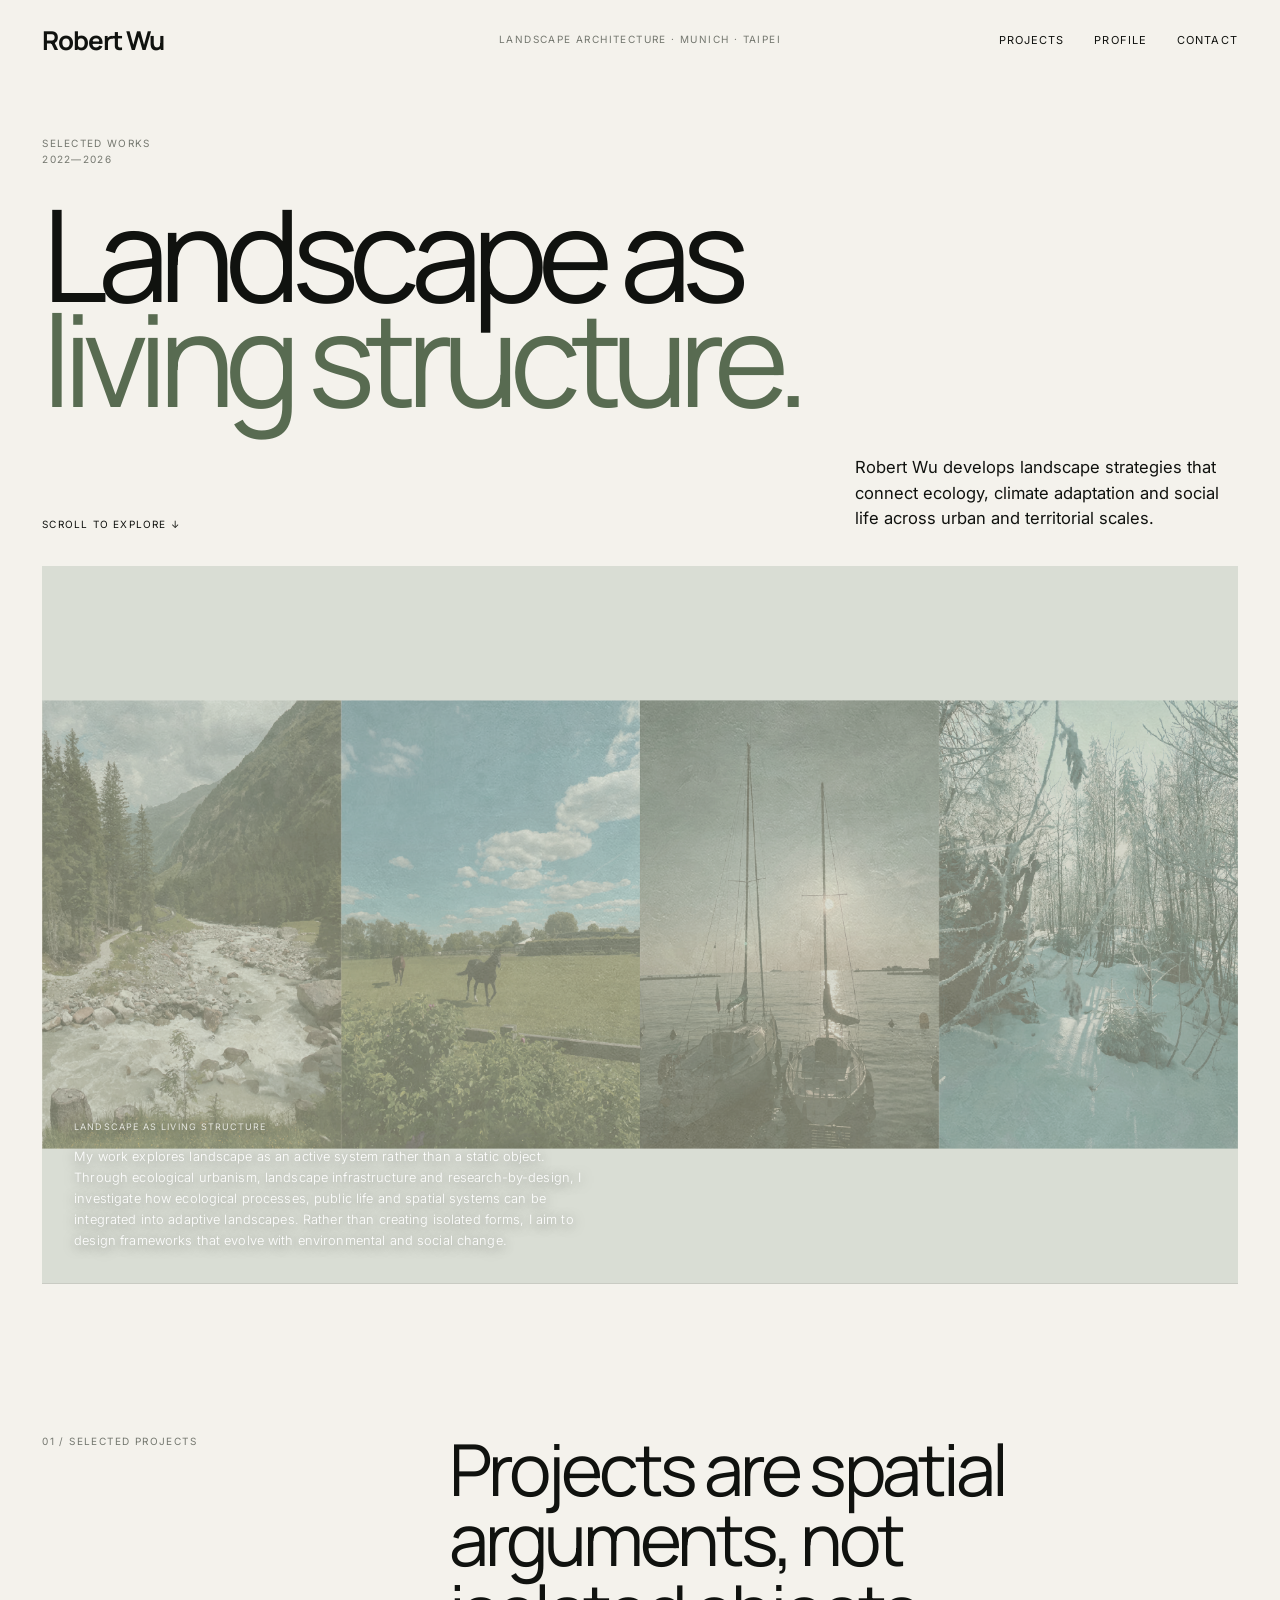
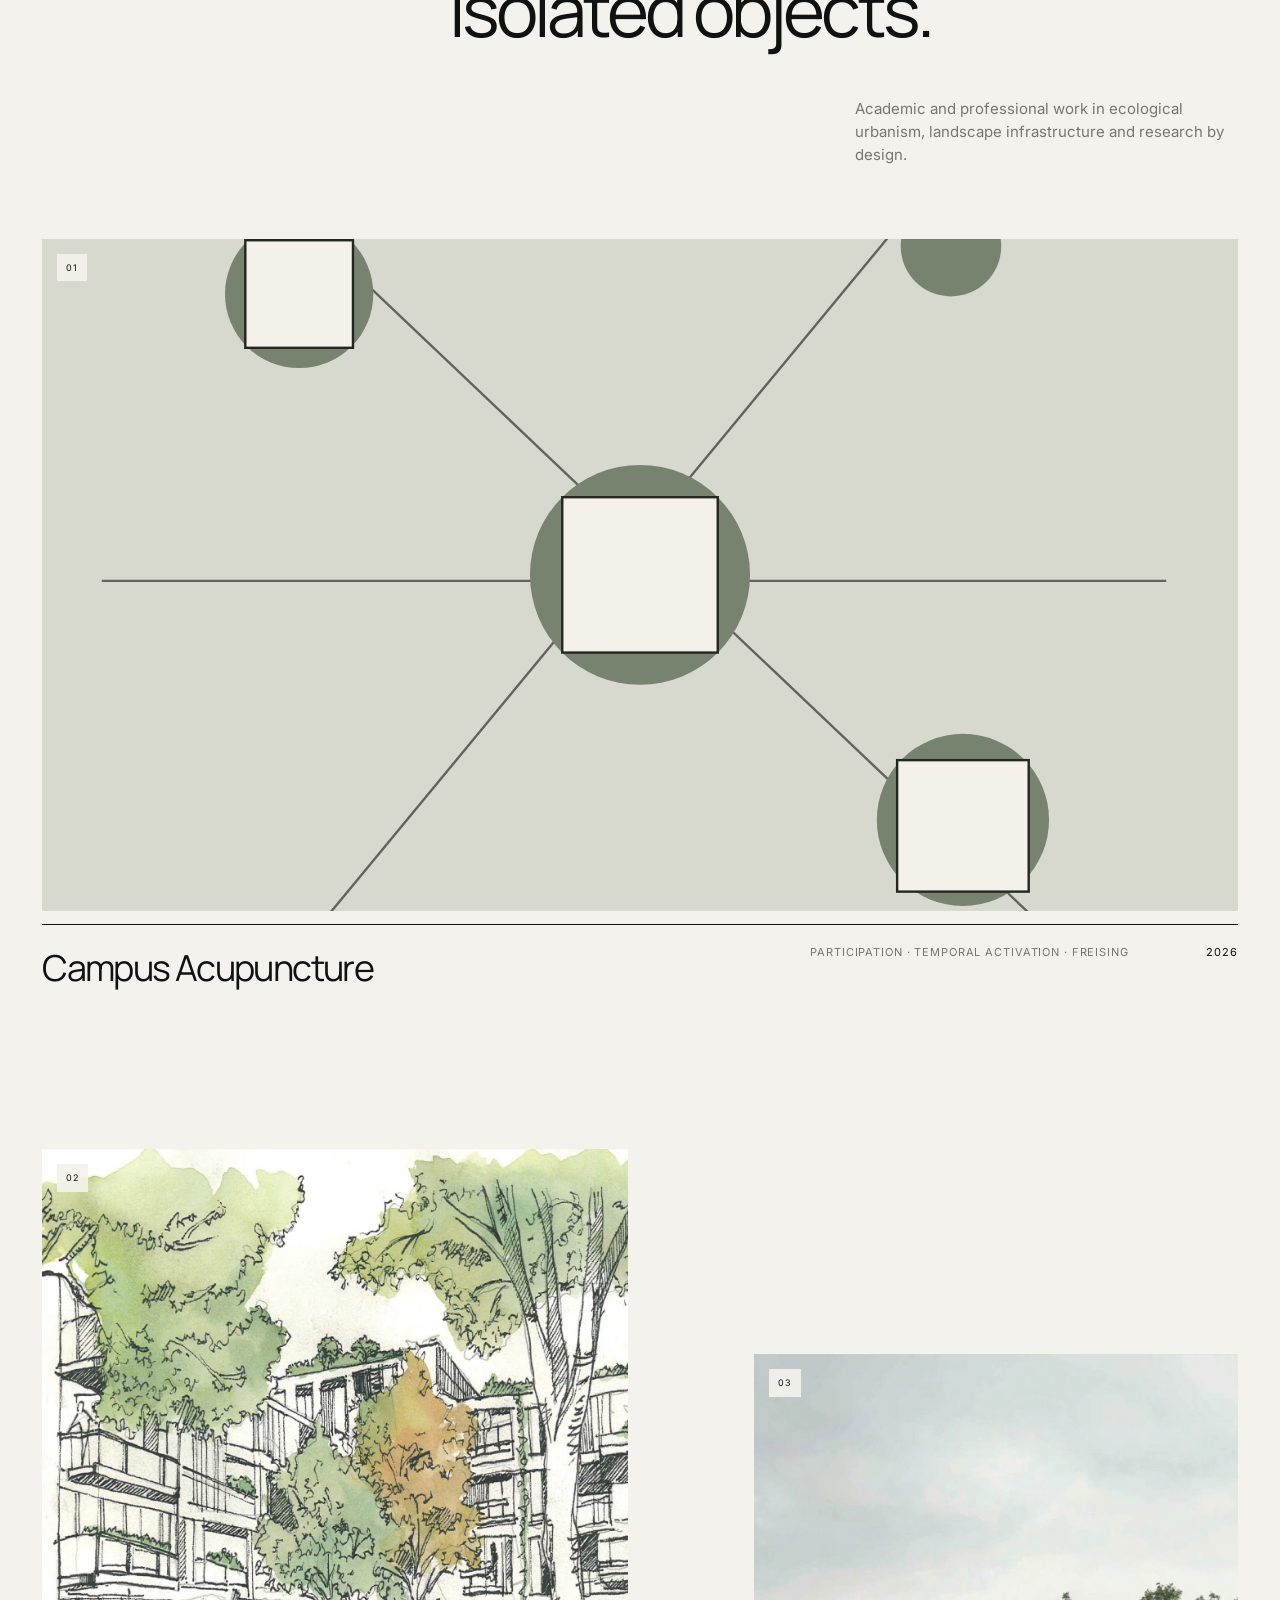
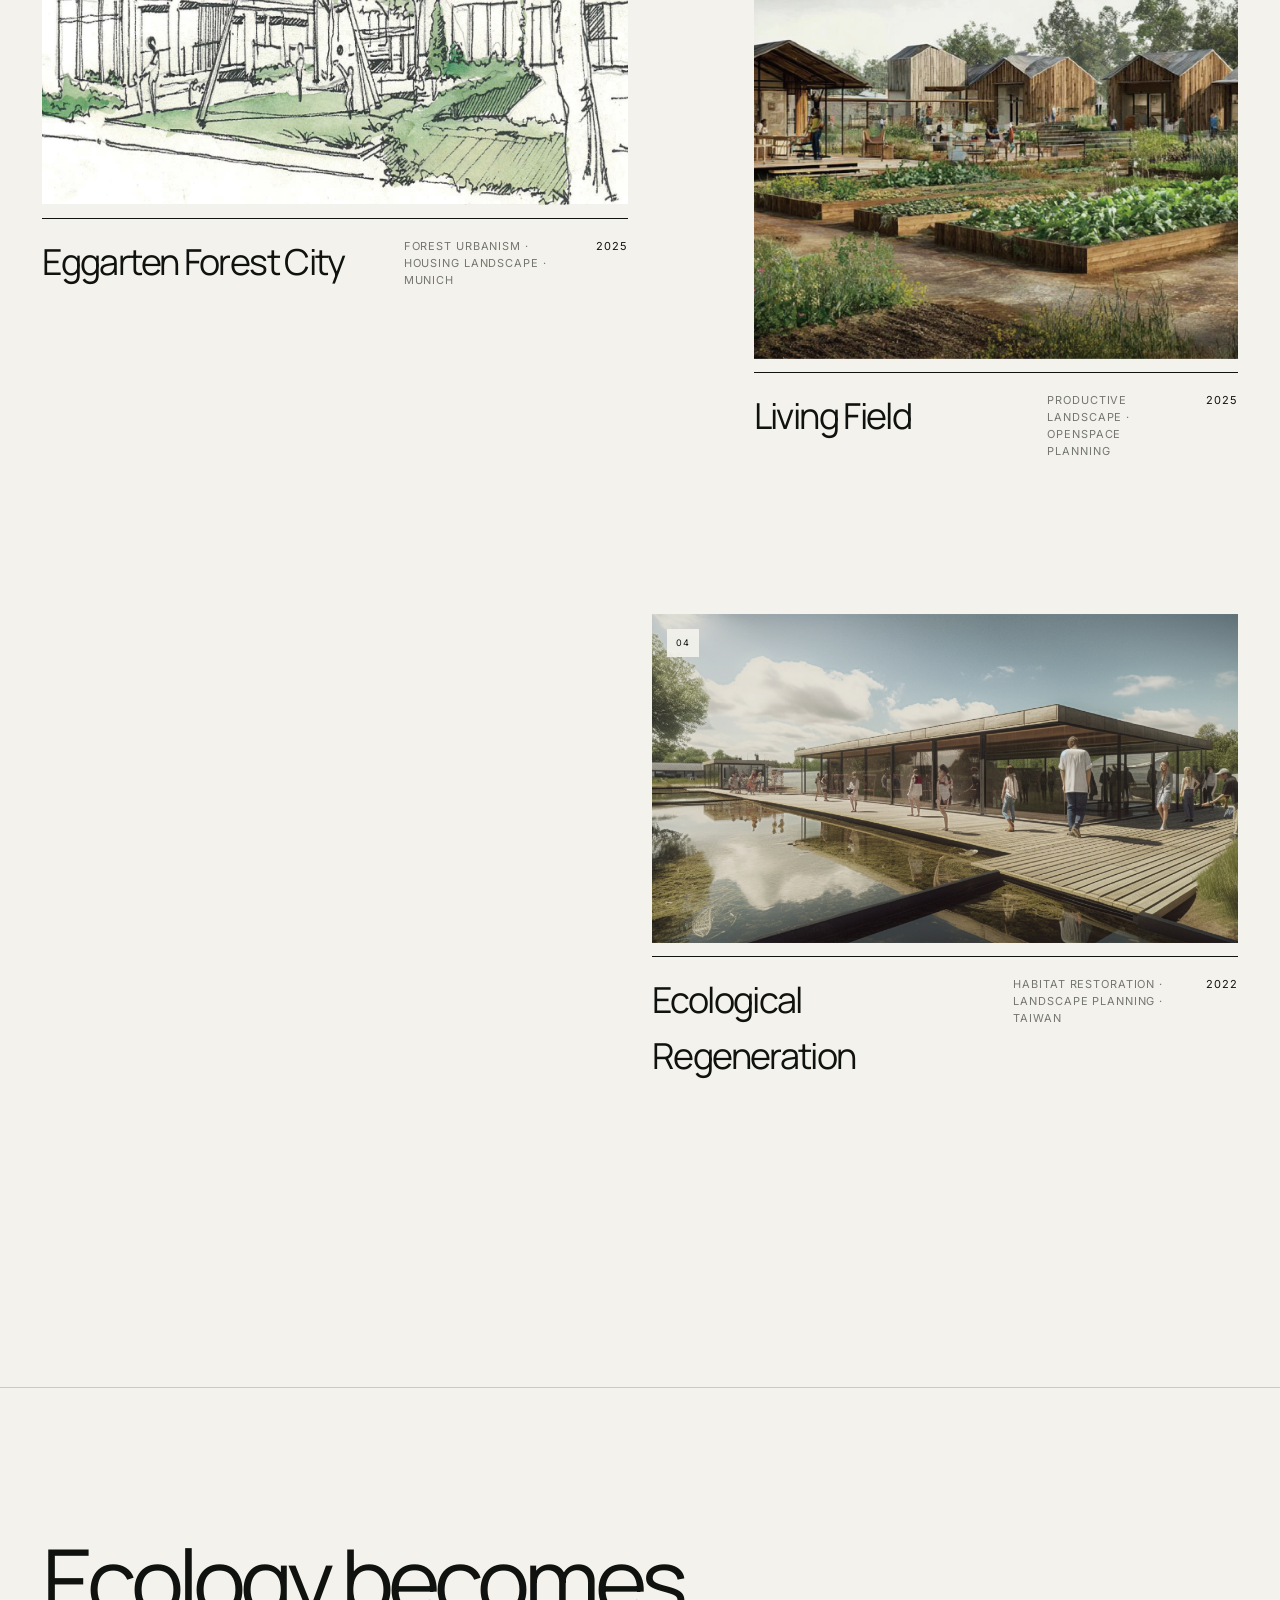
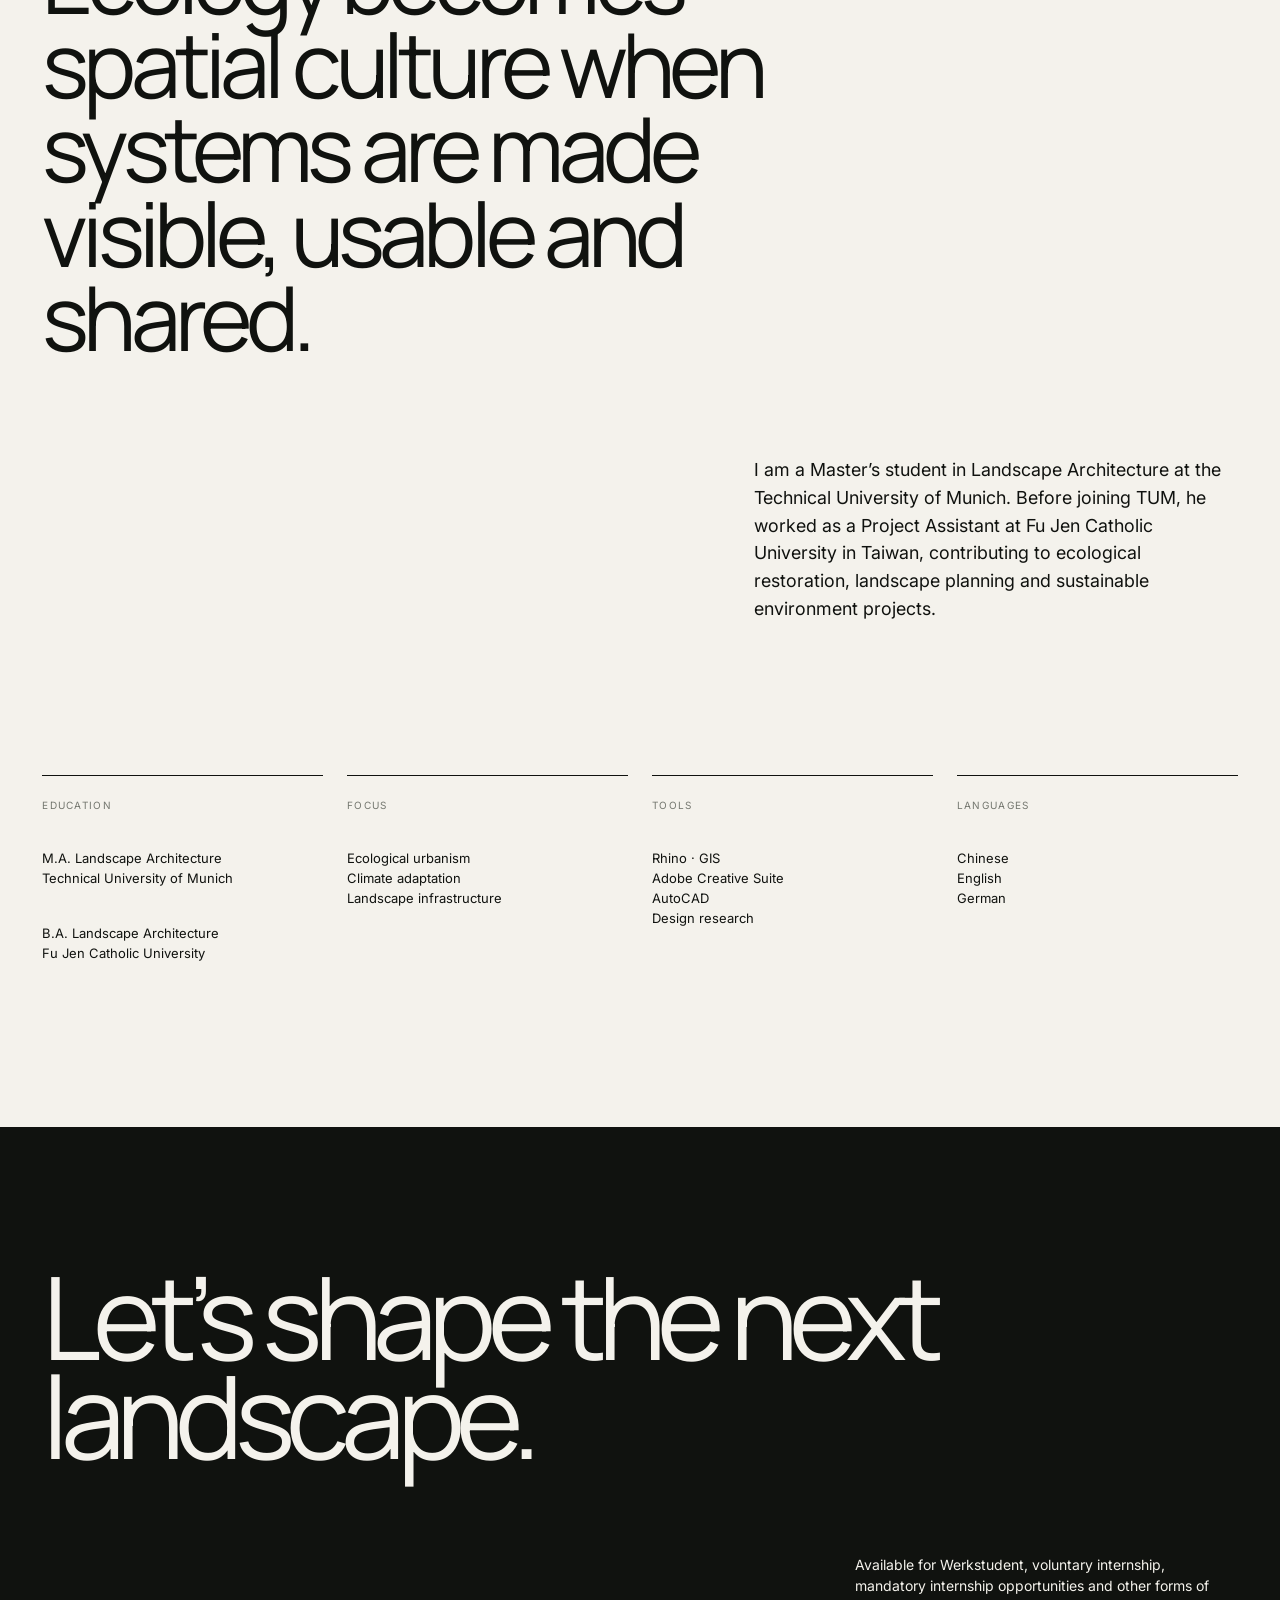
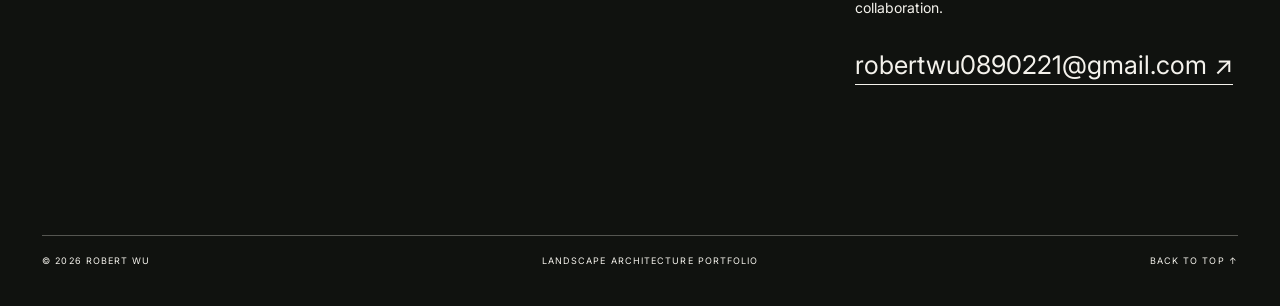
==== index.html @ 09b1a78c "Update image source for Campus Acupuncture project" ====
<!doctype html>

<html lang="en">

<head>
  <meta charset="utf-8">

  <meta
    name="viewport"
    content="width=device-width, initial-scale=1"
  >

  <meta
    name="description"
    content="Robert Wu — Landscape Architecture portfolio"
  >

  <title>
    Robert Wu — Landscape Architecture
  </title>

  <link
    rel="stylesheet"
    href="style.css"
  >
</head>

<body>

  <header class="site-header">

    <a
      class="brand"
      href="#top"
    >
      Robert Wu
    </a>

    <span class="header-center">
      Landscape Architecture · Munich · Taipei  
    </span>

    <button
      class="menu-toggle"
      aria-expanded="false"
    >
      Menu
    </button>

    <nav class="site-nav">
      <a href="#work">
        Projects
      </a>

      <a href="#profile">
        Profile
      </a>

      <a href="#contact">
        Contact
      </a>
    </nav>

  </header>


  <main id="top">

    <section class="hero shell">

     <div class="hero-top">

  <p class="hero-label reveal">
    Selected works
    <br>
    2022—2026
  </p>

  <h1 class="reveal">

    <span>
      Landscape as
    </span>

    <span>
      <em>
        living structure.
      </em>
    </span>

  </h1>

  <span class="hero-scroll reveal">
    Scroll to explore ↓
  </span>

  <p class="hero-copy reveal">
    Robert Wu develops landscape strategies that connect ecology,
    climate adaptation and social life across urban and territorial scales.
  </p>

</div>


      <a
        class="hero-media reveal"
        href="project-acupuncture.html"
      >

        <img
          src="assets/projects/campus-acupuncture/home.png"
          onerror="this.onerror=null; this.src='assets/projects/acupuncture.svg'"
          alt="Campus Acupuncture project"
        >
      <div class="hero-overlay">
        
        <span class="media-tag">
          Landscape as Living Structure
        </span>

        <p class="hero-project-description">

          My work explores landscape as an active system rather
          than a static object. Through ecological urbanism, landscape 
          infrastructure and research-by-design, I investigate how ecological processes, 
          public life and spatial systems can be integrated into adaptive landscapes. 
          Rather than creating isolated forms, I aim to design frameworks 
          that evolve with environmental and social change.

        </p>

      </div>
      </a>

    </section>


    <section
      id="work"
      class="projects shell"
    >

      <header class="section-head reveal">

        <span class="kicker">
          01 / Selected Projects
        </span>

        <h2>
          Projects are spatial arguments,
          not isolated objects.
        </h2>

        <p>
          Academic and professional work in ecological urbanism,
          landscape infrastructure and research by design.
        </p>

      </header>


      <div class="project-row">

        <article class="project-card">

          <a
            class="project-media ratio-wide"
            href="project-acupuncture.html"
          >

            <img
              src="assets/projects/campus-acupuncture/page.png"
              onerror="this.onerror=null; this.src='assets/projects/acupuncture.svg'"
              alt="Campus Acupuncture"
            >

            <span class="project-index">
              01
            </span>

            <span class="project-hover">
              Open ↗
            </span>

          </a>


          <div class="project-info">

            <h3>
              Campus Acupuncture
            </h3>

            <p>
              Participation · Temporal activation · Freising
            </p>

            <p class="year">
              2026
            </p>

          </div>

        </article>

      </div>


      <div class="project-row">

        <article class="project-card half-left">

          <a
            class="project-media ratio-square"
            href="project-eggarten.html"
          >

            <img
              src="assets/projects/eggarten/page.png"
              alt="Eggarten Forest City"
            >

            <span class="project-index">
              02
            </span>

            <span class="project-hover">
              Open ↗
            </span>

          </a>


          <div class="project-info">

            <h3>
              Eggarten Forest City
            </h3>

            <p>
              Forest urbanism · Housing landscape · Munich
            </p>

            <p class="year">
              2025
            </p>

          </div>

        </article>


        <article class="project-card half-right">

          <a
            class="project-media ratio-tall"
            href="project-field.html"
          >

            <img
              src="assets/projects/field/page.png"
              alt="Living Field"
            >

            <span class="project-index">
              03
            </span>

            <span class="project-hover">
              Open ↗
            </span>

          </a>


          <div class="project-info">

            <h3>
              Living Field
            </h3>

            <p>
              Productive landscape · Openspace planning
            </p>

            <p class="year">
              2025
            </p>

          </div>

        </article>

      </div>


      <div class="project-row">

        <article class="project-card wide-right">

          <a
            class="project-media ratio-wide"
            href="project-regeneration.html"
          >

            <img
              src="assets/projects/regeneration/page.png"
              alt="Ecological Regeneration"
            >

            <span class="project-index">
              04
            </span>

            <span class="project-hover">
              Open ↗
            </span>

          </a>


          <div class="project-info">

            <h3>
              Ecological Regeneration
            </h3>

            <p>
              Habitat restoration · Landscape planning · Taiwan
            </p>

            <p class="year">
              2022
            </p>

          </div>

        </article>

      </div>

    </section>


    <section
      id="profile"
      class="profile shell"
    >

      <h2 class="profile-title reveal">
        Ecology becomes spatial culture when systems are made visible,
        usable and shared.
      </h2>


      <div class="profile-text reveal">

        <p>
          I am a Master’s student in Landscape Architecture
          at the Technical University of Munich.
          Before joining TUM, he worked as a Project Assistant
          at Fu Jen Catholic University in Taiwan,
          contributing to ecological restoration,
          landscape planning and sustainable environment projects.
        </p>

      </div>


      <div class="profile-grid reveal">

        <article>

          <h3>
            Education
          </h3>

          <p>
            M.A. Landscape Architecture
            <br>
            Technical University of Munich
          </p>
          <p>
            B.A. Landscape Architecture
            <br>
            Fu Jen Catholic University
          </p>

        </article>


        <article>

          <h3>
            Focus
          </h3>

          <p>
            Ecological urbanism
            <br>
            Climate adaptation
            <br>
            Landscape infrastructure
          </p>

        </article>


        <article>

          <h3>
            Tools
          </h3>

          <p>
            Rhino · GIS
            <br>
            Adobe Creative Suite
            <br>
            AutoCAD
            <br>
            Design research
          </p>

        </article>


        <article>

          <h3>
            Languages
          </h3>

          <p>
            Chinese
            <br>
            English
            <br>
            German
          </p>

        </article>

      </div>

    </section>


    <section
  id="contact"
  class="contact shell"
>

  <div class="contact-grid">

    <h2 class="reveal">
      Let’s shape the next landscape.
    </h2>

    <div class="contact-copy reveal">

      <p>
        Available for Werkstudent, voluntary internship,
        mandatory internship opportunities and other forms
        of collaboration.
      </p>

      <a
        class="contact-email"
        href="mailto:robertwu0890221@gmail.com"
      >
        robertwu0890221@gmail.com ↗
      </a>

    </div>

  </div>

  <footer class="footer">

    <span>
      ©
      <span data-year></span>
      Robert Wu
    </span>

    <span>
      Landscape Architecture Portfolio
    </span>

    <a href="#top">
      Back to top ↑
    </a>

  </footer>

</section>
    
  </main>


  <script src="script.js"></script>

</body>

</html>
---- style.css ----
@import url(
  "https://fonts.googleapis.com/css2?family=Inter:wght@300;400;500&family=Manrope:wght@400;500;600&display=swap"
);


/* =========================================================
   ROOT VARIABLES
   ========================================================= */

:root {
  --bg: #f4f2ec;
  --ink: #10120f;
  --muted: #74776f;
  --line: #c9cbc3;
  --accent: #586b51;
  --white: #ffffff;

  --pad: clamp(20px, 3.3vw, 58px);

  --ease: cubic-bezier(0.22, 0.61, 0.36, 1);
}


/* =========================================================
   GLOBAL
   ========================================================= */

* {
  box-sizing: border-box;
}

html {
  scroll-behavior: smooth;
}

body {
  margin: 0;

  background: var(--bg);
  color: var(--ink);

  font-family: Inter, Arial, sans-serif;
  font-size: 14px;
  line-height: 1.55;
}

body.no-scroll {
  overflow: hidden;
}

a {
  color: inherit;
  text-decoration: none;
}

img {
  display: block;
  width: 100%;
  height: auto;
}

button {
  color: inherit;
  font: inherit;
}

.shell {
  padding-right: var(--pad);
  padding-left: var(--pad);
}


/* =========================================================
   HEADER
   ========================================================= */

.site-header {
  position: fixed;
  z-index: 100;
  inset: 0 0 auto;

  display: grid;
  grid-template-columns: 1fr auto 1fr;
  align-items: center;

  padding: 20px var(--pad);

  transition:
    background 0.35s,
    color 0.35s,
    border-color 0.35s;
}

.site-header.scrolled {
  background: rgba(244, 242, 236, 0.92);
  border-bottom: 1px solid rgba(16, 18, 15, 0.1);

  backdrop-filter: blur(14px);
  -webkit-backdrop-filter: blur(14px);
}

.brand {
  font-family: Manrope, sans-serif;
  font-size: 26px;
  font-weight: 700;
  letter-spacing: -0.04em;
}

.header-center {
  color: var(--muted);

  font-size: 10px;
  text-transform: uppercase;
  letter-spacing: 0.14em;
}

.site-nav {
  display: flex;
  justify-self: end;
  gap: 30px;
}

.site-nav a {
  position: relative;

  font-size: 11px;
  text-transform: uppercase;
  letter-spacing: 0.1em;
}

.text-link {
  position: relative;
}

.site-nav a::after,
.text-link::after {
  content: "";

  position: absolute;
  right: 0;
  bottom: -5px;
  left: 0;

  height: 1px;

  background: currentColor;

  transform: scaleX(0);
  transform-origin: right;

  transition: transform 0.4s var(--ease);
}

.site-nav a:hover::after,
.text-link:hover::after {
  transform: scaleX(1);
  transform-origin: left;
}

.menu-toggle {
  display: none;

  padding: 0;

  border: 0;
  background: none;

  font-size: 11px;
  text-transform: uppercase;
  letter-spacing: 0.1em;
}


/* =========================================================
   HOME HERO
   ========================================================= */

.hero {
  display: flex;
  flex-direction: column;

  min-height: 100svh;
  padding-top: 108px;
}

.hero-top {
  display: grid;
  grid-template-columns: repeat(12, 1fr);
  align-items: end;
  flex: 1;
  gap: 24px;

  padding-bottom: 34px;
}

.hero-label {
  grid-column: 1 / 4;
  align-self: start;

  padding-top: 18px;

  color: var(--muted);

  font-size: 10px;
  text-transform: uppercase;
  letter-spacing: 0.13em;
}

.hero h1 {
  grid-column: 1 / 12;

  margin: 0;

  font-family: Manrope, sans-serif;
  font-size: clamp(58px, 10vw, 160px);
  font-weight: 400;
  line-height: 0.82;
  letter-spacing: -0.075em;
}

.hero h1 span {
  display: block;
}

.hero h1 em {
  color: var(--accent);
  font-style: normal;
}

.hero-copy {
  grid-column: 9 / 13;

  max-width: 520px;
  margin: 20px 0 0;

  font-size: clamp(15px, 1.3vw, 20px);
}

.hero-scroll {
  grid-column: 1 / 4;

  font-size: 10px;
  text-transform: uppercase;
  letter-spacing: 0.12em;
}

/* =========================================================
   HERO PORTRAIT — UPPER RIGHT
   ========================================================= */

.hero {
  position: relative;
}
/* =========================================================
   HOME HERO IMAGE
   ========================================================= */

.hero-media {
  position: relative;

  display: block;

  height: clamp(430px, 56vw, 820px);

  overflow: hidden;

  background: #d9ddd4;
}

.hero-media > img {
  width: 100%;
  height: 100%;

  object-fit: cover;

  transition: transform 1.4s var(--ease);
}

.hero-media:hover > img {
  transform: scale(1.015);
}


/* =========================================================
   HERO IMAGE OVERLAY
   Text block positioned in the lower-left corner
   ========================================================= */

.hero-overlay {

  position: absolute;

  z-index: 2;

  bottom: 2rem;

  left: 2rem;

  width: min(560px, calc(100% - 4rem));

  color: var(--white);

  text-shadow: 0 2px 12px rgba(0, 0, 0, 0.5);

}

.media-tag {
  position: absolute;
  bottom: 16px;
  left: 16px;

  padding: 8px 10px;

  background: rgba(244, 242, 236, 0.92);

  font-size: 9px;
  text-transform: uppercase;
  letter-spacing: 0.11em;
}

/*
  When .media-tag is placed inside .hero-overlay,
  it should no longer use absolute positioning.
*/

.hero-overlay .media-tag {
  position: static;

  display: block;

  margin-bottom: 0.8rem;
  padding: 0;

  color: rgba(255, 255, 255, 0.78);
  background: transparent;

  font-size: 9px;
  line-height: 1.2;
  text-transform: uppercase;
  letter-spacing: 0.12em;
}

.hero-project-description {
  max-width: 520px;
  margin: 0;

  font-size: clamp(12px, 1vw, 15px);
  font-weight: 300;
  line-height: 1.65;
  letter-spacing: 0.01em;
}


/* =========================================================
   SECTION INTRODUCTION
   ========================================================= */

.section-head {
  display: grid;
  grid-template-columns: repeat(12, 1fr);
  gap: 24px;

  padding-top: 150px;
  padding-bottom: 72px;

  border-top: 1px solid var(--line);
}

.kicker {
  grid-column: 1 / 4;

  color: var(--muted);

  font-size: 10px;
  text-transform: uppercase;
  letter-spacing: 0.14em;
}

.section-head h2 {
  grid-column: 5 / 12;

  margin: 0;

  font-family: Manrope, sans-serif;
  font-size: clamp(38px, 5.6vw, 84px);
  font-weight: 400;
  line-height: 0.98;
  letter-spacing: -0.055em;
}

.section-head p {
  grid-column: 9 / 13;

  margin: 28px 0 0;

  color: var(--muted);

  font-size: 15px;
}


/* =========================================================
   PROJECT LIST
   ========================================================= */

.projects {
  padding-bottom: 150px;
}

.project-row {
  display: grid;
  grid-template-columns: repeat(12, 1fr);
  gap: 24px;

  margin-bottom: clamp(85px, 12vw, 190px);
}

.project-card {
  grid-column: 1 / 13;
}

.project-card.half-left {
  grid-column: 1 / 7;
}

.project-card.half-right {
  grid-column: 8 / 13;

  margin-top: clamp(100px, 16vw, 250px);
}

.project-card.narrow-left {
  grid-column: 2 / 7;
}

.project-card.wide-right {
  grid-column: 7 / 13;
}


/* =========================================================
   PROJECT CARD IMAGE
   ========================================================= */

.project-media {
  position: relative;

  display: block;

  overflow: hidden;

  background: #d7d9d2;
}

.project-media img {
  width: 100%;
  height: 100%;

  object-fit: cover;

  transition:
    transform 1s var(--ease),
    filter 0.6s;
}

.project-media:hover img {
  transform: scale(1.022);
}

.ratio-wide {
  aspect-ratio: 16 / 9;
}

.ratio-square {
  aspect-ratio: 1 / 1.12;
}

.ratio-tall {
  aspect-ratio: 4 / 5;
}

.project-index {
  position: absolute;
  z-index: 2;
  top: 15px;
  left: 15px;

  padding: 7px 9px;

  background: rgba(244, 242, 236, 0.92);

  font-size: 9px;
  letter-spacing: 0.12em;
}

.project-hover {
  position: absolute;
  right: 15px;
  bottom: 15px;

  display: grid;
  place-items: center;

  width: 78px;
  height: 78px;

  color: var(--bg);
  background: var(--ink);
  border-radius: 50%;

  opacity: 0;

  font-size: 9px;
  text-transform: uppercase;
  letter-spacing: 0.09em;

  transform: scale(0.8);

  transition: 0.35s var(--ease);
}

.project-media:hover .project-hover {
  opacity: 1;

  transform: scale(1);
}


/* =========================================================
   PROJECT CARD INFORMATION
   ========================================================= */

.project-info {
  display: grid;
  grid-template-columns: 2fr 1fr auto;
  gap: 24px;

  margin-top: 13px;
  padding-top: 15px;

  border-top: 1px solid var(--ink);
}

.project-info h3 {
  margin: 0;

  font-family: Manrope, sans-serif;
  font-size: clamp(24px, 2.8vw, 42px);
  font-weight: 400;
  letter-spacing: -0.045em;
}

.project-info p {
  margin: 4px 0 0;

  color: var(--muted);

  font-size: 11px;
  text-transform: uppercase;
  letter-spacing: 0.08em;
}

.project-info .year {
  color: var(--ink);

  text-align: right;
}


/* =========================================================
   PROFILE
   ========================================================= */

.profile {
  display: grid;
  grid-template-columns: repeat(12, 1fr);
  gap: 24px;

  padding-top: 150px;
  padding-bottom: 150px;

  border-top: 1px solid var(--line);
}

.profile-title {
  grid-column: 1 / 9;

  margin: 0;

  font-family: Manrope, sans-serif;
  font-size: clamp(46px, 7vw, 104px);
  font-weight: 400;
  line-height: 0.94;
  letter-spacing: -0.065em;
}

.profile-text {
  grid-column: 8 / 13;

  margin-top: 55px;

  font-size: clamp(16px, 1.4vw, 20px);
}

.profile-grid {
  grid-column: 1 / 13;

  display: grid;
  grid-template-columns: repeat(4, 1fr);
  gap: 24px;

  margin-top: 110px;
}

.profile-grid article {
  padding-top: 12px;

  border-top: 1px solid var(--ink);
}

.profile-grid h3 {
  color: var(--muted);

  font-size: 10px;
  font-weight: 400;
  text-transform: uppercase;
  letter-spacing: 0.13em;
}

.profile-grid p {
  margin-top: 35px;

  font-size: 13px;
}


/* =========================================================
   CONTACT
   ========================================================= */

/* =========================================================
   CONTACT
   ========================================================= */

.contact {
  padding-top: 140px;
  padding-bottom: 38px;

  color: var(--bg);
  background: var(--ink);
}

.contact-grid {
  display: grid;
  grid-template-columns: repeat(12, 1fr);
  gap: 24px;
}

.contact h2 {
  grid-column: 1 / 11;

  margin: 0;

  font-family: Manrope, sans-serif;
  font-size: clamp(52px, 9vw, 140px);
  font-weight: 400;
  line-height: 0.86;
  letter-spacing: -0.075em;
}

.contact-copy {
  grid-column: 9 / 13;

  margin-top: 65px;
}

.contact-copy p {
  margin: 0;
}

.contact-email {
  display: inline-block;

  margin-top: 26px;

  color: var(--bg);
  border-bottom: 1px solid currentColor;

  font-size: clamp(18px, 2vw, 28px);
}


/* =========================================================
   FOOTER
   ========================================================= */

.footer {
  display: flex;
  justify-content: space-between;
  gap: 20px;

  margin-top: 150px;
  padding-top: 18px;

  color: var(--bg);
  border-top: 1px solid rgba(244, 242, 236, 0.3);

  font-size: 9px;
  text-transform: uppercase;
  letter-spacing: 0.12em;
}

/* =========================================================
   REVEAL ANIMATION
   ========================================================= */

.reveal {
  opacity: 0;

  transform: translateY(28px);

  transition:
    opacity 0.9s var(--ease),
    transform 0.9s var(--ease);
}

.reveal.visible {
  opacity: 1;

  transform: none;
}


/* =========================================================
   PROJECT PAGE
   ========================================================= */

.project-hero {
  padding-top: 145px;
}

.project-hero-grid {
  display: grid;
  grid-template-columns: repeat(12, 1fr);
  gap: 24px;
}

.project-hero .project-no {
  grid-column: 1 / 3;

  color: var(--muted);

  font-size: 10px;
  text-transform: uppercase;
  letter-spacing: 0.14em;
}

.project-hero h1 {
  grid-column: 1 / 12;

  margin: 48px 0 30px;

  font-family: Manrope, sans-serif;
  font-size: clamp(60px, 10vw, 154px);
  font-weight: 400;
  line-height: 0.82;
  letter-spacing: -0.075em;
}

.project-lead {
  grid-column: 8 / 13;

  margin: 0 0 65px;

  font-size: clamp(17px, 1.5vw, 22px);
}


/* =========================================================
   PROJECT FACTS
   ========================================================= */

.facts {
  grid-column: 1 / 13;

  display: grid;
  grid-template-columns: repeat(5, 1fr);
  gap: 24px;

  padding: 13px 0 50px;

  border-top: 1px solid var(--ink);
}

.facts dt {
  color: var(--muted);

  font-size: 9px;
  text-transform: uppercase;
  letter-spacing: 0.12em;
}

.facts dd {
  margin: 15px 0 0;

  font-size: 12px;
}


/* =========================================================
   PROJECT COVER
   ========================================================= */

/* =========================================================
   PROJECT COVER
   ========================================================= */

.cover {
  position: relative;

  height: min(80vw, 900px);

  overflow: hidden;

  background: transparent;
}

.cover img {
  display: block;

  width: 100%;
  height: 100%;

  object-fit: cover;
}


/* Cover text in the lower-left corner */

.cover .hero-overlay {
  position: absolute;
  z-index: 2;

  left: 2rem;
  bottom: 2rem;

  width: min(560px, calc(100% - 4rem));

  color: var(--white);

  text-shadow:
    0 2px 12px rgba(0, 0, 0, 0.6),
    0 1px 3px rgba(0, 0, 0, 0.8);
}

.cover .media-tag {
  position: static;

  display: block;

  margin-bottom: 0.8rem;
  padding: 0;

  color: rgba(255, 255, 255, 0.8);
  background: transparent;

  font-size: 9px;
  text-transform: uppercase;
  letter-spacing: 0.12em;
}

.cover .hero-project-description {
  max-width: 520px;
  margin: 0;

  font-size: clamp(12px, 1vw, 15px);
  font-weight: 300;
  line-height: 1.65;
}
/* =========================================================
   PROJECT STORY
   ========================================================= */

.story {
  display: grid;
  grid-template-columns: repeat(12, 1fr);
  gap: 24px;

  padding-top: 130px;
  padding-bottom: 130px;
}

.story-kicker {
  grid-column: 1 / 4;

  color: var(--muted);

  font-size: 10px;
  text-transform: uppercase;
  letter-spacing: 0.13em;
}

.story h2 {
  grid-column: 4 / 9;

  margin: 0;

  font-family: Manrope, sans-serif;
  font-size: clamp(38px, 5vw, 72px);
  font-weight: 400;
  line-height: 1;
  letter-spacing: -0.05em;
}

.story-copy {
  grid-column: 9 / 13;

  font-size: 16px;
}

.story-copy p:first-child {
  margin-top: 0;
}


/* =========================================================
   PROJECT GALLERY
   ========================================================= */

.gallery {
  display: grid;
  grid-template-columns: repeat(12, 1fr);
  gap: 24px;

  padding-bottom: 110px;
}

.gallery figure {
  margin: 0;
}

.gallery img {
  min-height: 240px;

  background: transparent;
  
  object-fit: cover;
}

.gallery .full {
  grid-column: 1 / 13;
}

.gallery .left {
  grid-column: 1 / 8;
}

.gallery .right {
  grid-column: 8 / 13;

  margin-top: 110px;
}

.gallery .half-a {
  grid-column: 1 / 7;
}

.gallery .half-b {
  grid-column: 7 / 13;
}

.gallery figcaption {
  display: flex;
  justify-content: space-between;
  gap: 20px;

  padding-top: 10px;

  color: var(--muted);

  font-size: 9px;
  text-transform: uppercase;
  letter-spacing: 0.1em;
}
/* =========================================================
   ALIGNED SECTION DRAWINGS
   ========================================================= */

.aligned-drawing {
  display: flex;
  flex-direction: column;
  align-self: start;
}

.drawing-frame {
  display: flex;
  align-items: flex-start;
  justify-content: center;

  width: 100%;
  height: clamp(360px, 34vw, 520px);

  overflow: hidden;
}

.drawing-frame img {
  display: block;

  width: 100%;
  height: 100%;

  object-fit: contain;
  object-position: center top;

  background: transparent;
}

.aligned-drawing figcaption {
  margin-top: 0;
  padding-top: 10px;
}
/* =========================================================
   FOUR-IMAGE ROW
   ========================================================= */

.four-image-row {
  grid-column: 1 / 13;

  display: grid;
  grid-template-columns: repeat(4, minmax(0, 1fr));
  gap: 24px;

  width: 100%;
}

.four-image-row .small-image {
  min-width: 0;
  margin: 0;
}

.four-image-row .small-image img {
  display: block;

  width: 100%;
  height: auto;

  aspect-ratio: 4 / 3;
  object-fit: cover;

  background: transparent;
}

.four-image-row .small-image figcaption {
  display: block;

  padding-top: 10px;

  color: var(--muted);

  font-size: 9px;
  text-transform: uppercase;
  letter-spacing: 0.1em;
}
/* =========================================================
   SECTION IMAGE OVERLAY
   ========================================================= */

.section-image {
  position: relative;
  overflow: hidden;
}

.section-image img {
  display: block;
  width: 100%;
  height: auto;
}

.section-overlay {
  position: absolute;
  z-index: 2;
  bottom: 2rem;
  left: 2rem;

  width: min(560px, calc(100% - 4rem));

  color: var(--white);

  text-shadow:
    0 2px 10px rgba(0, 0, 0, 0.7),
    0 1px 3px rgba(0, 0, 0, 0.8);
}

.section-title {
  display: block;
  margin-bottom: 0.75rem;

  font-size: 10px;
  font-weight: 500;
  text-transform: uppercase;
  letter-spacing: 0.13em;
}

.section-description {
  margin: 0;

  font-size: clamp(11px, 0.9vw, 14px);
  font-weight: 300;
  line-height: 1.55;
}
/* Concept image with text overlay */

.concept-image {
  position: relative;
  overflow: hidden;
}

.concept-image img {
  display: block;
  width: 100%;
  height: auto;
}

.concept-overlay {
  position: absolute;
  z-index: 2;
  bottom: 2rem;
  left: 2rem;

  width: min(540px, calc(100% - 4rem));

  color: var(--white);
  text-shadow: 0 2px 14px rgba(0, 0, 0, 0.65);
}

.concept-title {
  display: block;

  margin-bottom: 0.8rem;

  font-size: 10px;
  font-weight: 500;
  text-transform: uppercase;
  letter-spacing: 0.13em;
}

.concept-description {
  margin: 0;

  font-size: clamp(12px, 1vw, 15px);
  font-weight: 300;
  line-height: 1.6;
}
/* =========================================================
   HILL IMAGE OVERLAY
   ========================================================= */

.hill-image {
  position: relative;
  overflow: hidden;
}

.hill-image img {
  display: block;
  width: 100%;
  height: auto;
}

.hill-overlay {
  position: absolute;
  z-index: 2;
  bottom: 2rem;
  left: 2rem;

  width: min(430px, calc(100% - 4rem));

  color: var(--white);

  text-shadow:
    0 2px 10px rgba(0, 0, 0, 0.7),
    0 1px 3px rgba(0, 0, 0, 0.8);
}

.hill-title {
  display: block;

  margin-bottom: 0.7rem;

  font-size: 10px;
  font-weight: 500;
  text-transform: uppercase;
  letter-spacing: 0.13em;
}

.hill-description {
  margin: 0;

  font-size: clamp(11px, 0.9vw, 13px);
  font-weight: 300;
  line-height: 1.55;
}
/* =========================================================
   BRUSHWOOD IMAGE OVERLAY
   ========================================================= */

.brushwood-image {
  position: relative;
  overflow: hidden;
}

.brushwood-image img {
  display: block;
  width: 100%;
  height: auto;
}

.brushwood-overlay {
  position: absolute;
  left: 2rem;
  bottom: 2rem;
  z-index: 2;

  width: min(430px, calc(100% - 4rem));

  color: var(--white);

  text-shadow:
    0 2px 10px rgba(0,0,0,.7),
    0 1px 3px rgba(0,0,0,.8);
}

.brushwood-title {
  display: block;

  margin-bottom: .7rem;

  font-size: 10px;
  font-weight: 500;
  text-transform: uppercase;
  letter-spacing: .13em;
}

.brushwood-description {
  margin: 0;

  font-size: clamp(11px, .9vw, 13px);
  font-weight: 300;
  line-height: 1.55;
}


/* =========================================================
   NEXT PROJECT
   ========================================================= */

.next-project {
  display: grid;
  grid-template-columns: repeat(12, 1fr);
  gap: 24px;

  padding-top: 90px;
  padding-bottom: 100px;

  border-top: 1px solid var(--line);
}

.next-project span {
  grid-column: 1 / 4;

  color: var(--muted);

  font-size: 10px;
  text-transform: uppercase;
  letter-spacing: 0.13em;
}

.next-project a {
  grid-column: 4 / 13;

  font-family: Manrope, sans-serif;
  font-size: clamp(45px, 7vw, 100px);
  line-height: 0.9;
  letter-spacing: -0.06em;
}

/* =========================================================
   TABLET AND MOBILE
   ========================================================= */

@media (max-width: 800px) {

  /* Header */

  .site-header {
    grid-template-columns: 1fr auto;
  }

  .header-center {
    display: none;
  }

  .menu-toggle {
    display: block;
    justify-self: end;
  }

  .site-nav {
    position: fixed;
    inset: 57px 0 auto;

    display: none;
    flex-direction: column;

    padding: 25px var(--pad) 32px;

    background: var(--bg);
    border-bottom: 1px solid var(--line);
  }

  .site-nav.open {
    display: flex;
  }


  /* Home hero */

  .hero {
    padding-top: 88px;
  }

  .hero-top {
    grid-template-columns: repeat(6, 1fr);
    gap: 14px;
  }

  .hero-label,
  .hero h1,
  .hero-copy,
  .hero-scroll {
    grid-column: 1 / 7;
  }

  .hero h1 {
    margin-top: 55px;
  }

  .hero-copy {
    margin-top: 30px;
  }

  .hero-scroll {
    margin-top: 30px;
  }

  .hero-media {
    height: 62svh;
  }


  /* Hero overlay */

  .hero-overlay {
    bottom: 1rem;
    left: 1rem;

    width: calc(100% - 2rem);
    padding: 1rem;
  }

  .hero-project-description {
    font-size: 12px;
    line-height: 1.5;
  }


  /* Shared mobile grids */

  .section-head,
  .project-row,
  .profile,
  .contact-grid,
  .project-hero-grid,
  .story,
  .gallery,
  .next-project {
    grid-template-columns: repeat(6, 1fr);
    gap: 14px;
  }


  /* Section introduction */

  .kicker,
  .section-head h2,
  .section-head p {
    grid-column: 1 / 7;
  }

  .section-head p {
    margin-top: 24px;
  }


  /* Project cards */

  .project-card,
  .project-card.half-left,
  .project-card.half-right,
  .project-card.narrow-left,
  .project-card.wide-right {
    grid-column: 1 / 7;

    margin-top: 0;
  }

  .project-info {
    grid-template-columns: 1fr auto;
  }

  .project-info p {
    grid-column: 1 / 3;
  }

  .project-info .year {
    grid-row: 1;
    grid-column: 2;
  }

  .project-hover {
    display: none;
  }


  /* Profile */

  .profile-title,
  .profile-text,
  .profile-grid {
    grid-column: 1 / 7;
  }

  .profile-text {
    margin-top: 30px;
  }

  .profile-grid {
    grid-template-columns: 1fr 1fr;

    margin-top: 70px;
  }


  /* Contact */

  .contact h2,
  .contact-copy {
    grid-column: 1 / 7;
  }


  /* Footer */

  .footer {
    flex-wrap: wrap;
  }


  /* Project page */

  .project-hero .project-no,
  .project-hero h1,
  .project-lead,
  .facts {
    grid-column: 1 / 7;
  }

  .facts {
    grid-template-columns: 1fr 1fr;
  }

  .cover {
    height: 72svh;
  }


  /* Project story */

  .story-kicker,
  .story h2,
  .story-copy {
    grid-column: 1 / 7;
  }

  .story h2 {
    margin-top: 30px;
  }

  .story-copy {
    margin-top: 30px;
  }


  /* Project gallery */

  .gallery .full,
  .gallery .left,
  .gallery .right,
  .gallery .half-a,
  .gallery .half-b {
    grid-column: 1 / 7;

    margin-top: 0;
  }


  /* Next project */

  .next-project span,
  .next-project a {
    grid-column: 1 / 7;
  }

  .next-project a {
    margin-top: 35px;
  }
}


/* =========================================================
   SMALL MOBILE
   ========================================================= */

@media (max-width: 520px) {

  .hero-overlay {
    padding: 0.9rem;
  }

  .hero-overlay .media-tag {
    margin-bottom: 0.55rem;

    font-size: 8px;
  }

  .hero-project-description {
    display: -webkit-box;
    overflow: hidden;

    font-size: 11px;
    line-height: 1.45;

    -webkit-box-orient: vertical;
    -webkit-line-clamp: 5;
  }

  .profile-grid {
    grid-template-columns: 1fr;
  }
}


/* =========================================================
   REDUCED MOTION
   ========================================================= */

@media (prefers-reduced-motion: reduce) {

  * {
    scroll-behavior: auto !important;
  }

  .reveal {
    opacity: 1;

    transform: none;

    transition: none;
  }

  .project-media img,
  .hero-media img {
    transition: none;
  }
}

/* Force cover text to the lower-left corner */

.cover {
  position: relative !important;
}

.cover > .hero-overlay {
  position: absolute !important;

  top: auto !important;
  right: auto !important;
  bottom: 32px !important;
  left: 32px !important;

  z-index: 10 !important;

  width: min(560px, calc(100% - 64px));

  color: #ffffff;
}
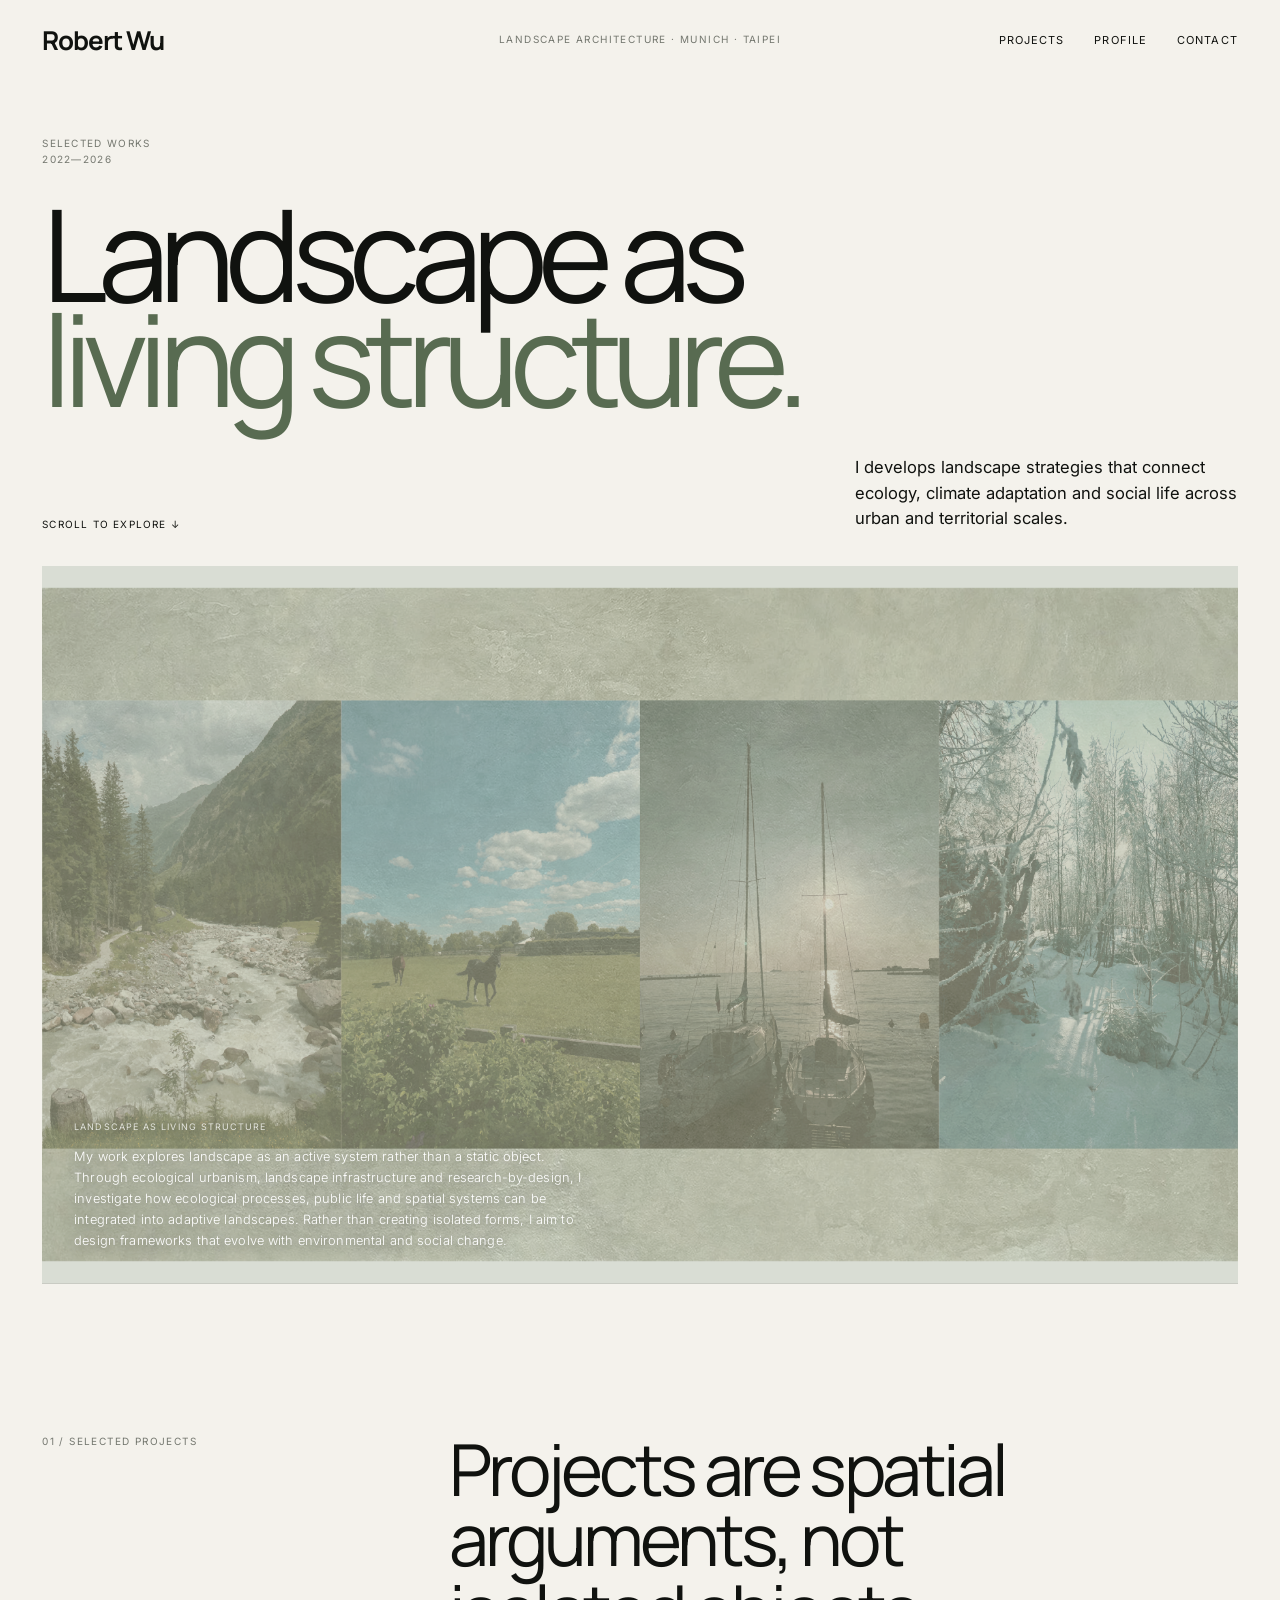
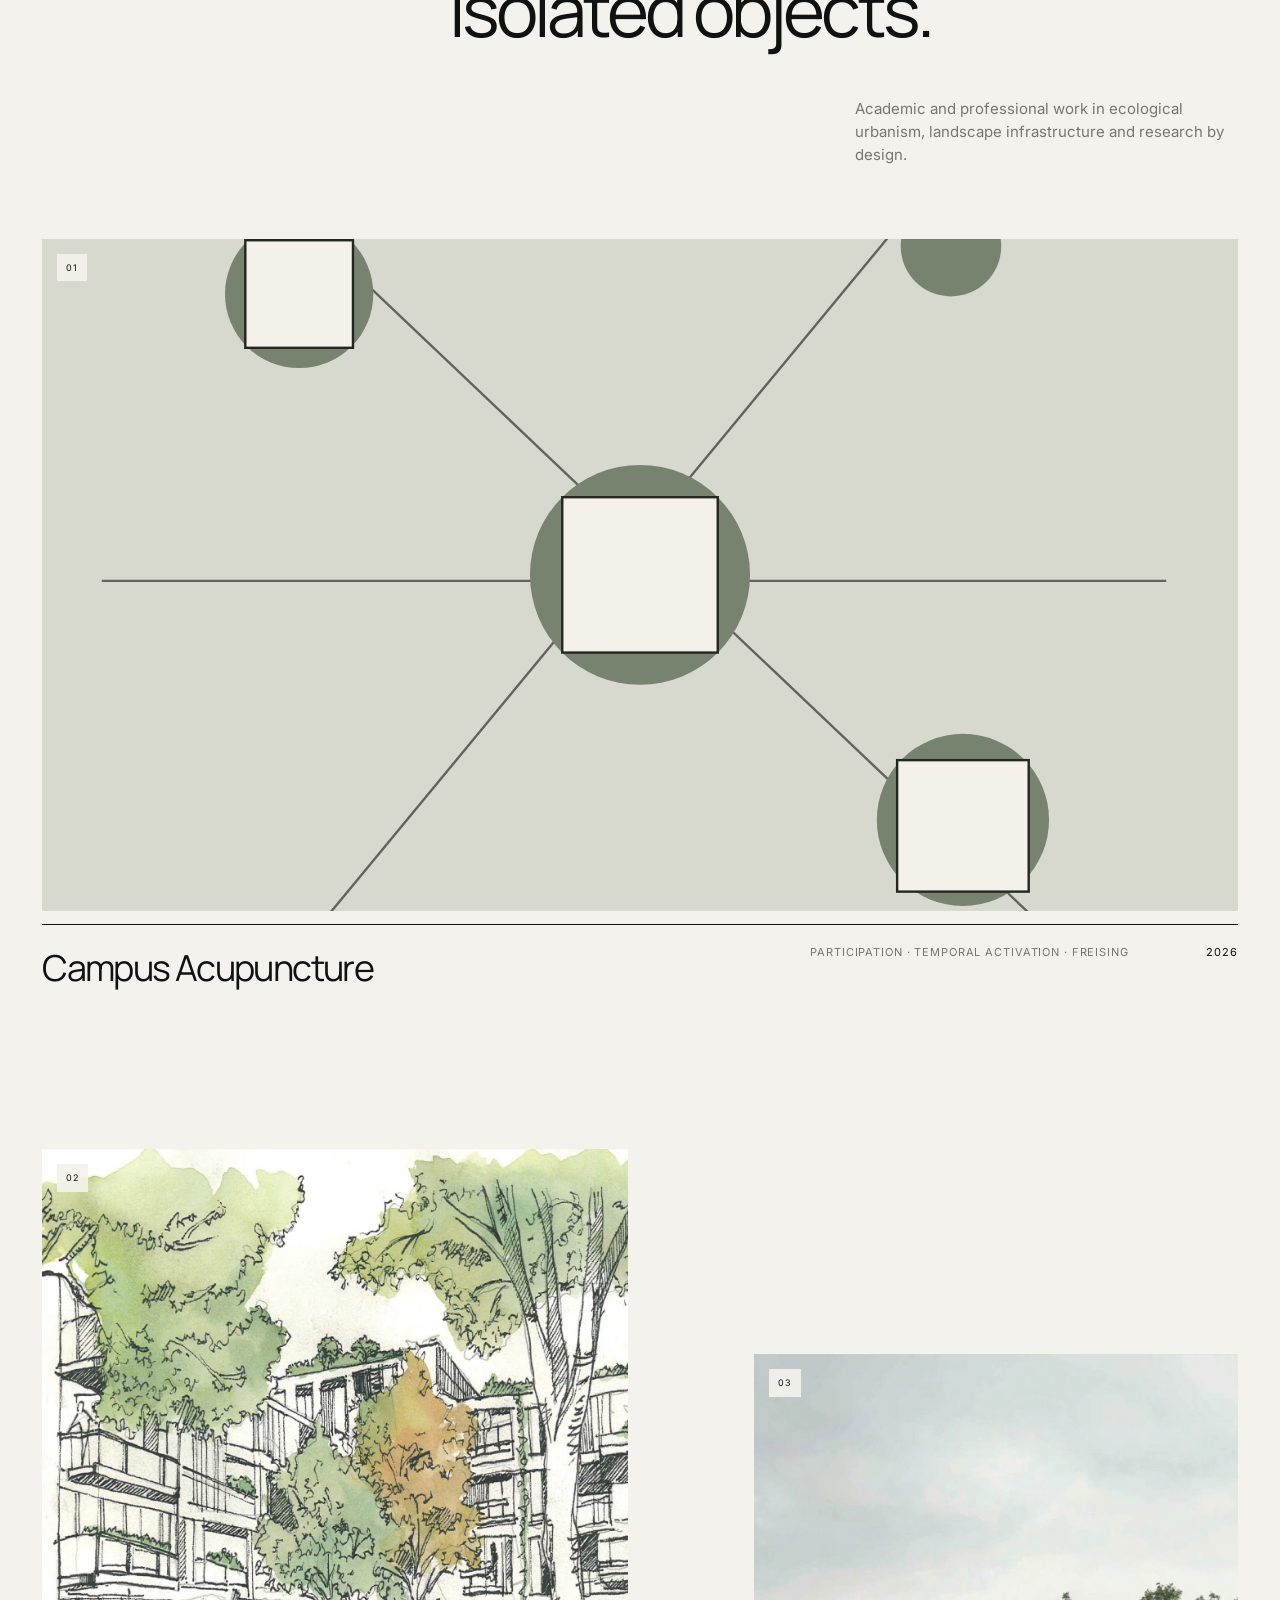
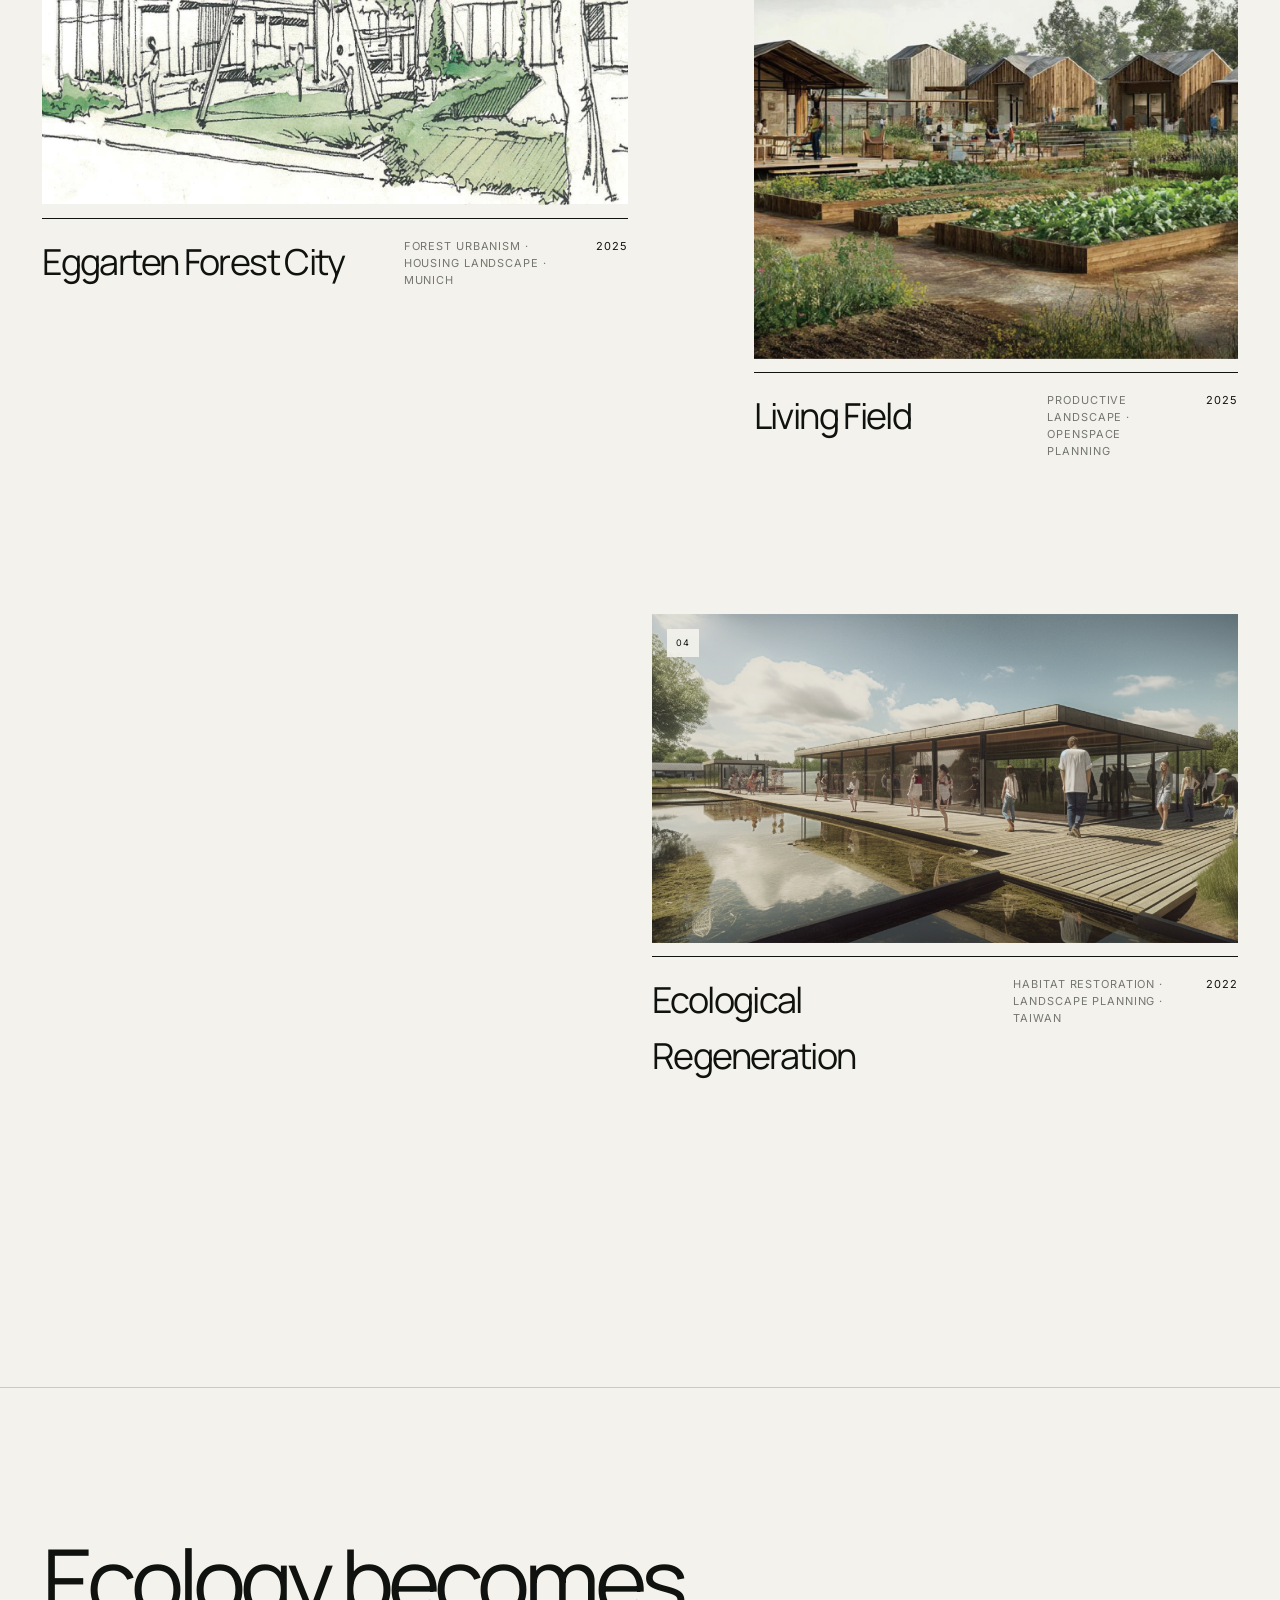
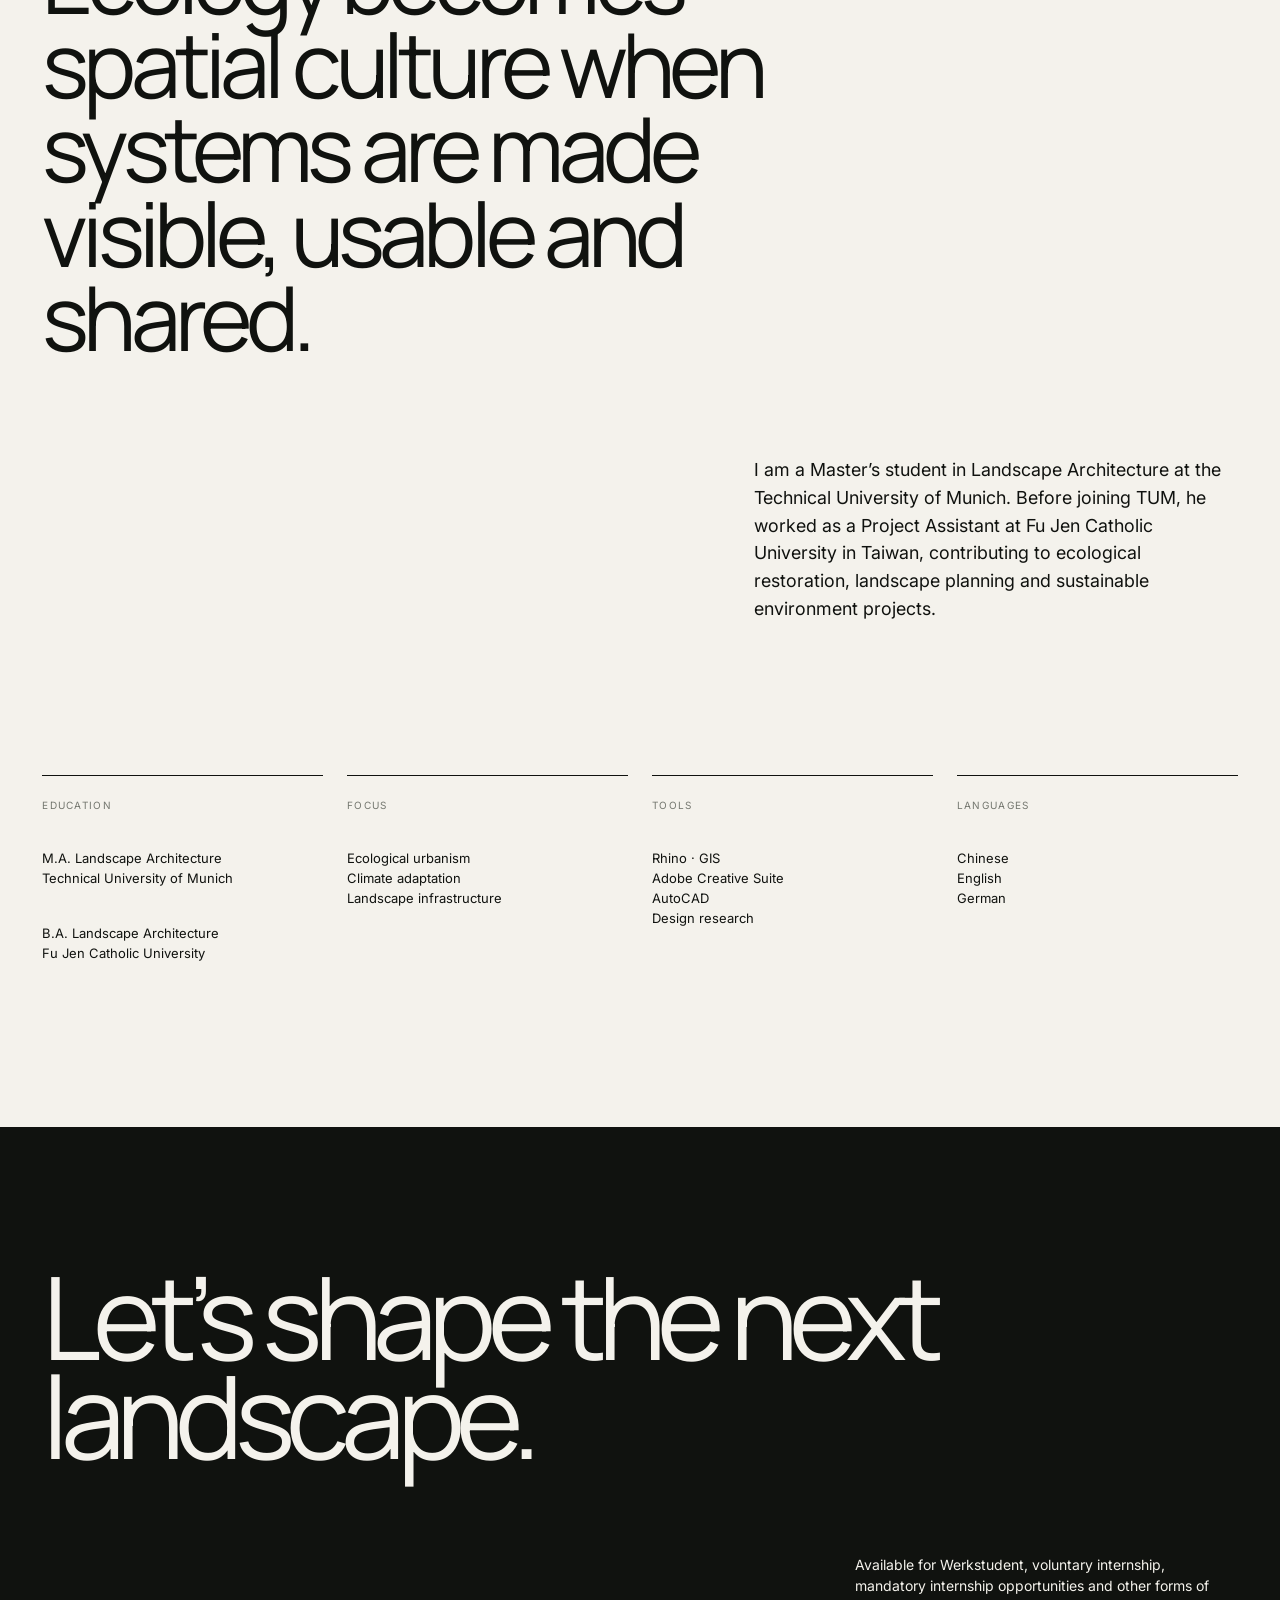
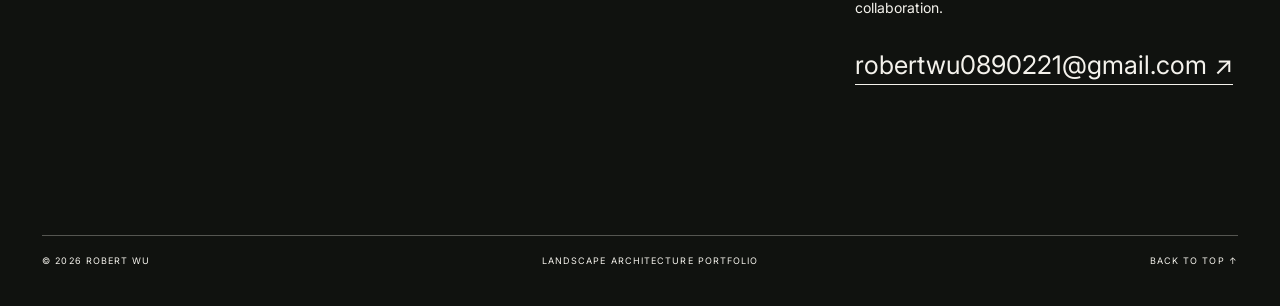
==== commit 0fb478a3: "Update index.html" ====
--- a/index.html
+++ b/index.html
@@ -95,7 +95,7 @@
   </span>
 
   <p class="hero-copy reveal">
-    Robert Wu develops landscape strategies that connect ecology,
+    I develops landscape strategies that connect ecology,
     climate adaptation and social life across urban and territorial scales.
   </p>
 
@@ -108,7 +108,7 @@
       >
 
         <img
-          src="assets/projects/campus-acupuncture/home.png"
+          src="assets/projects/campus-acupuncture/homepage.png"
           onerror="this.onerror=null; this.src='assets/projects/acupuncture.svg'"
           alt="Campus Acupuncture project"
         >
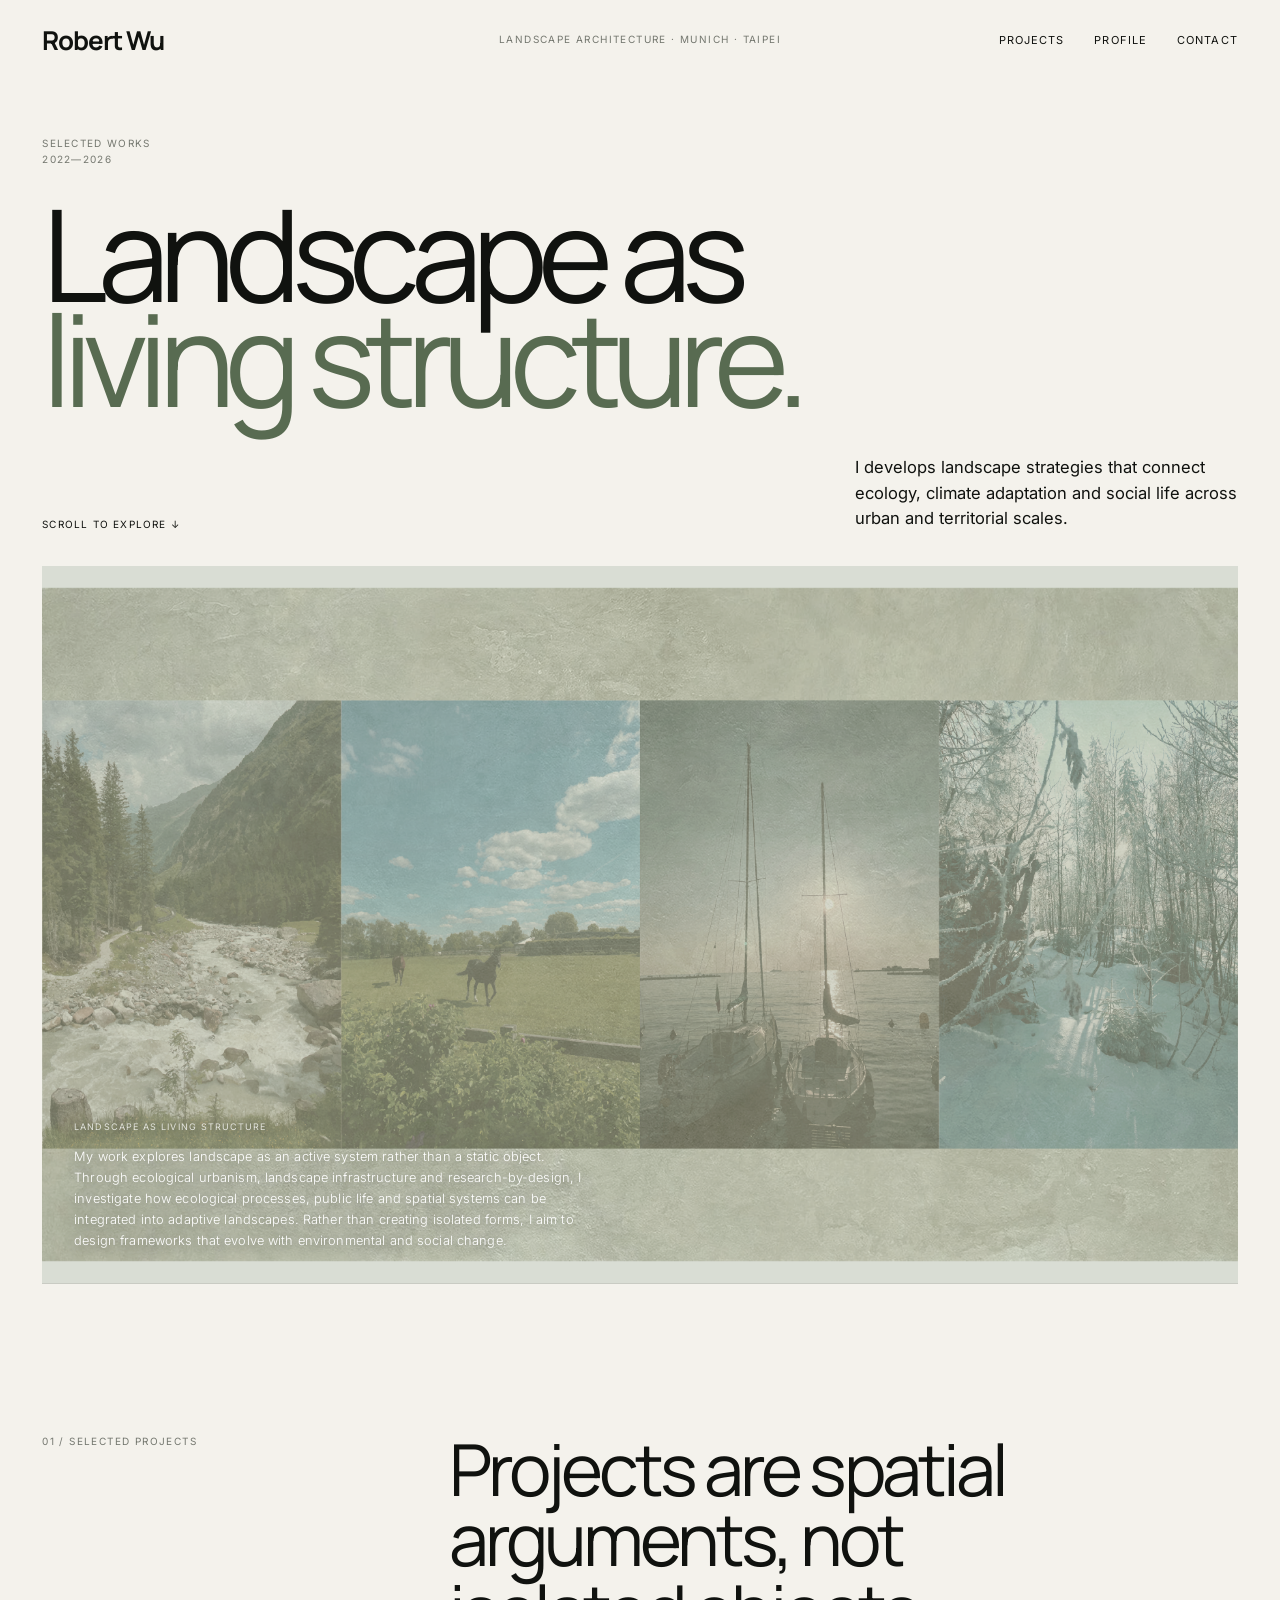
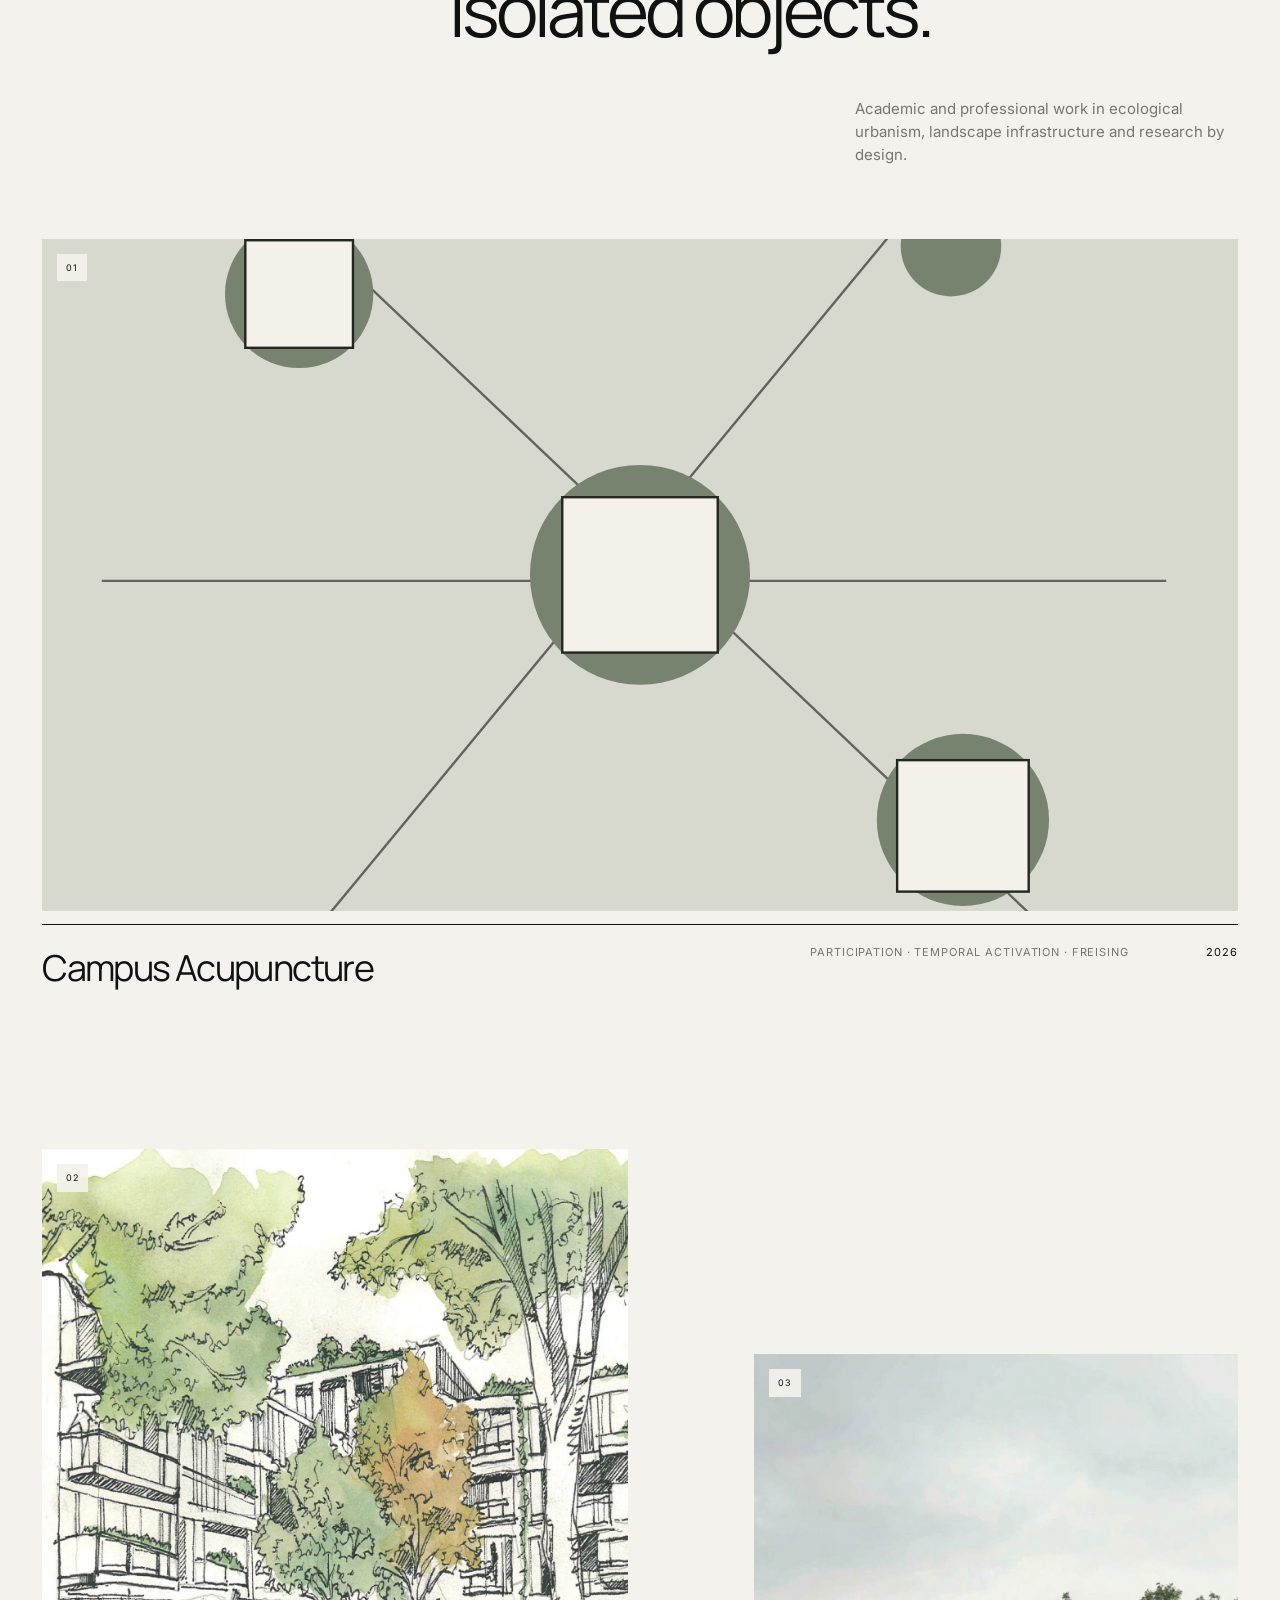
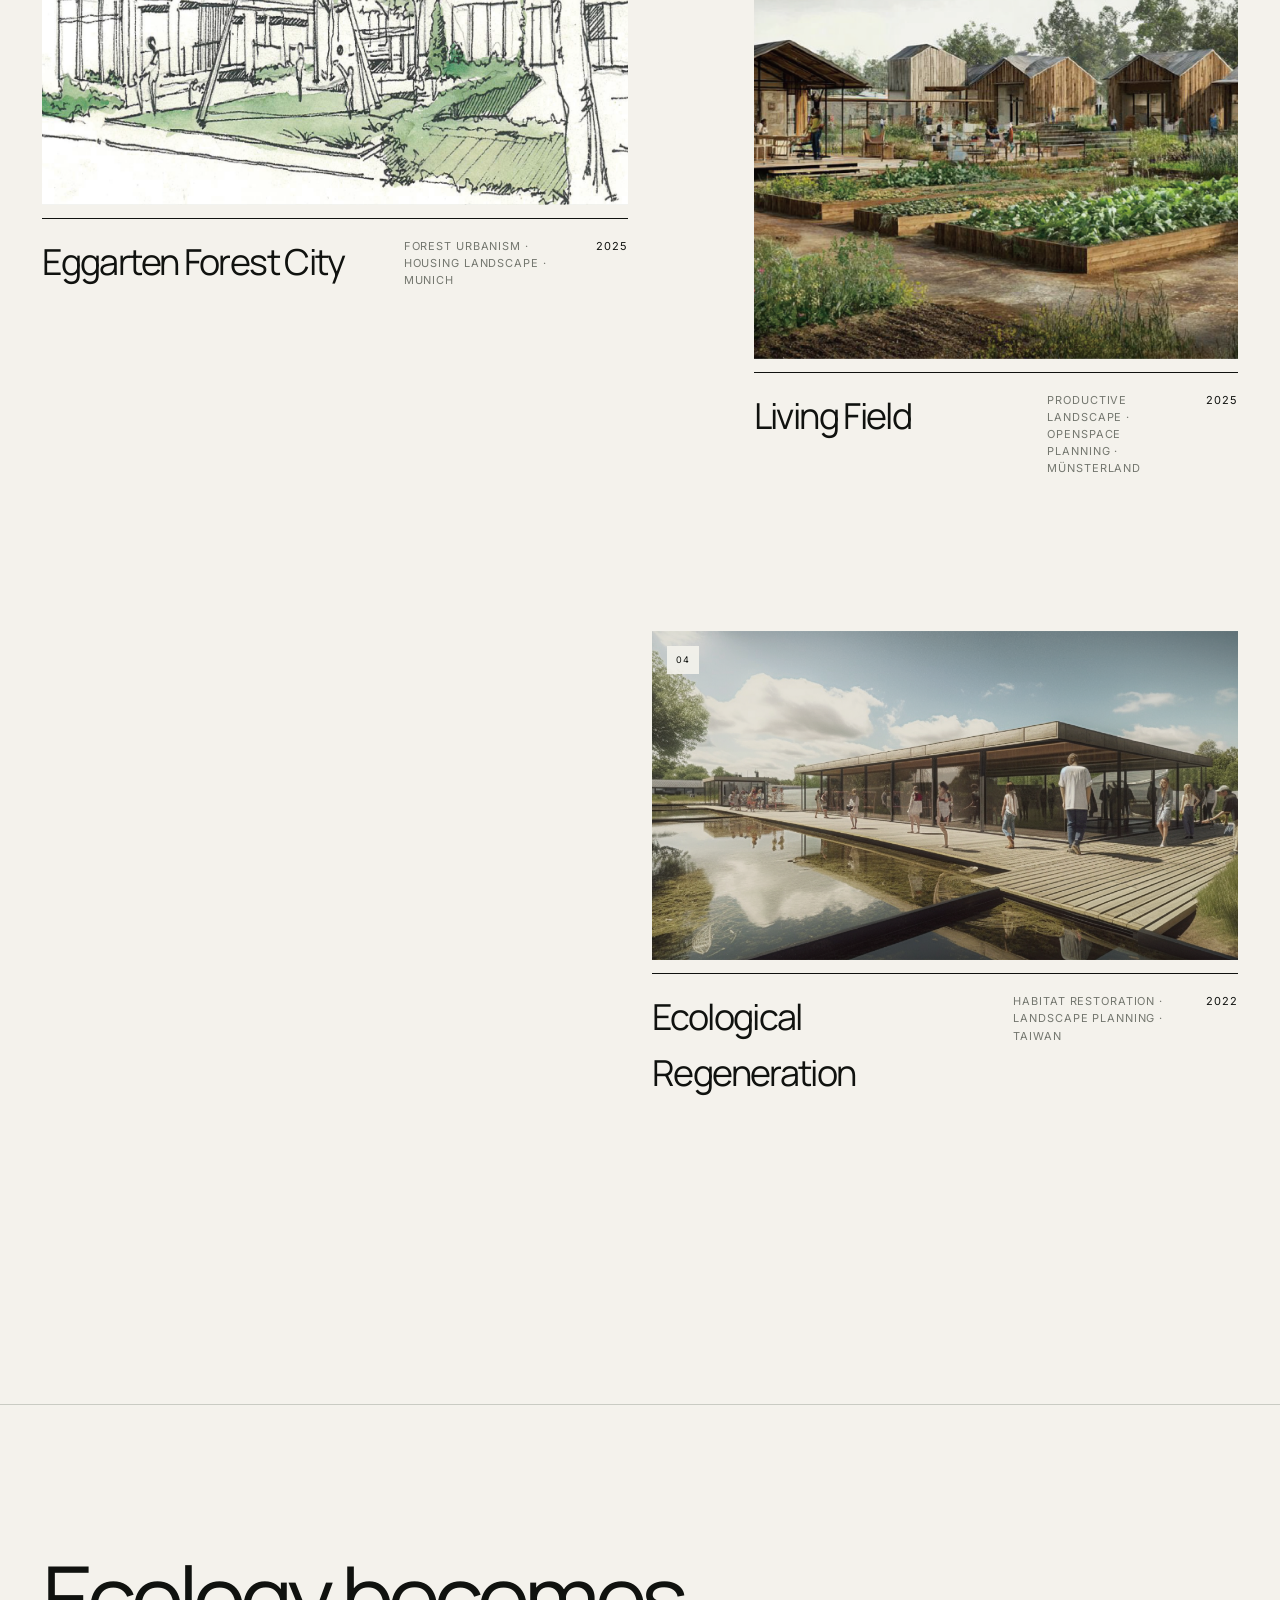
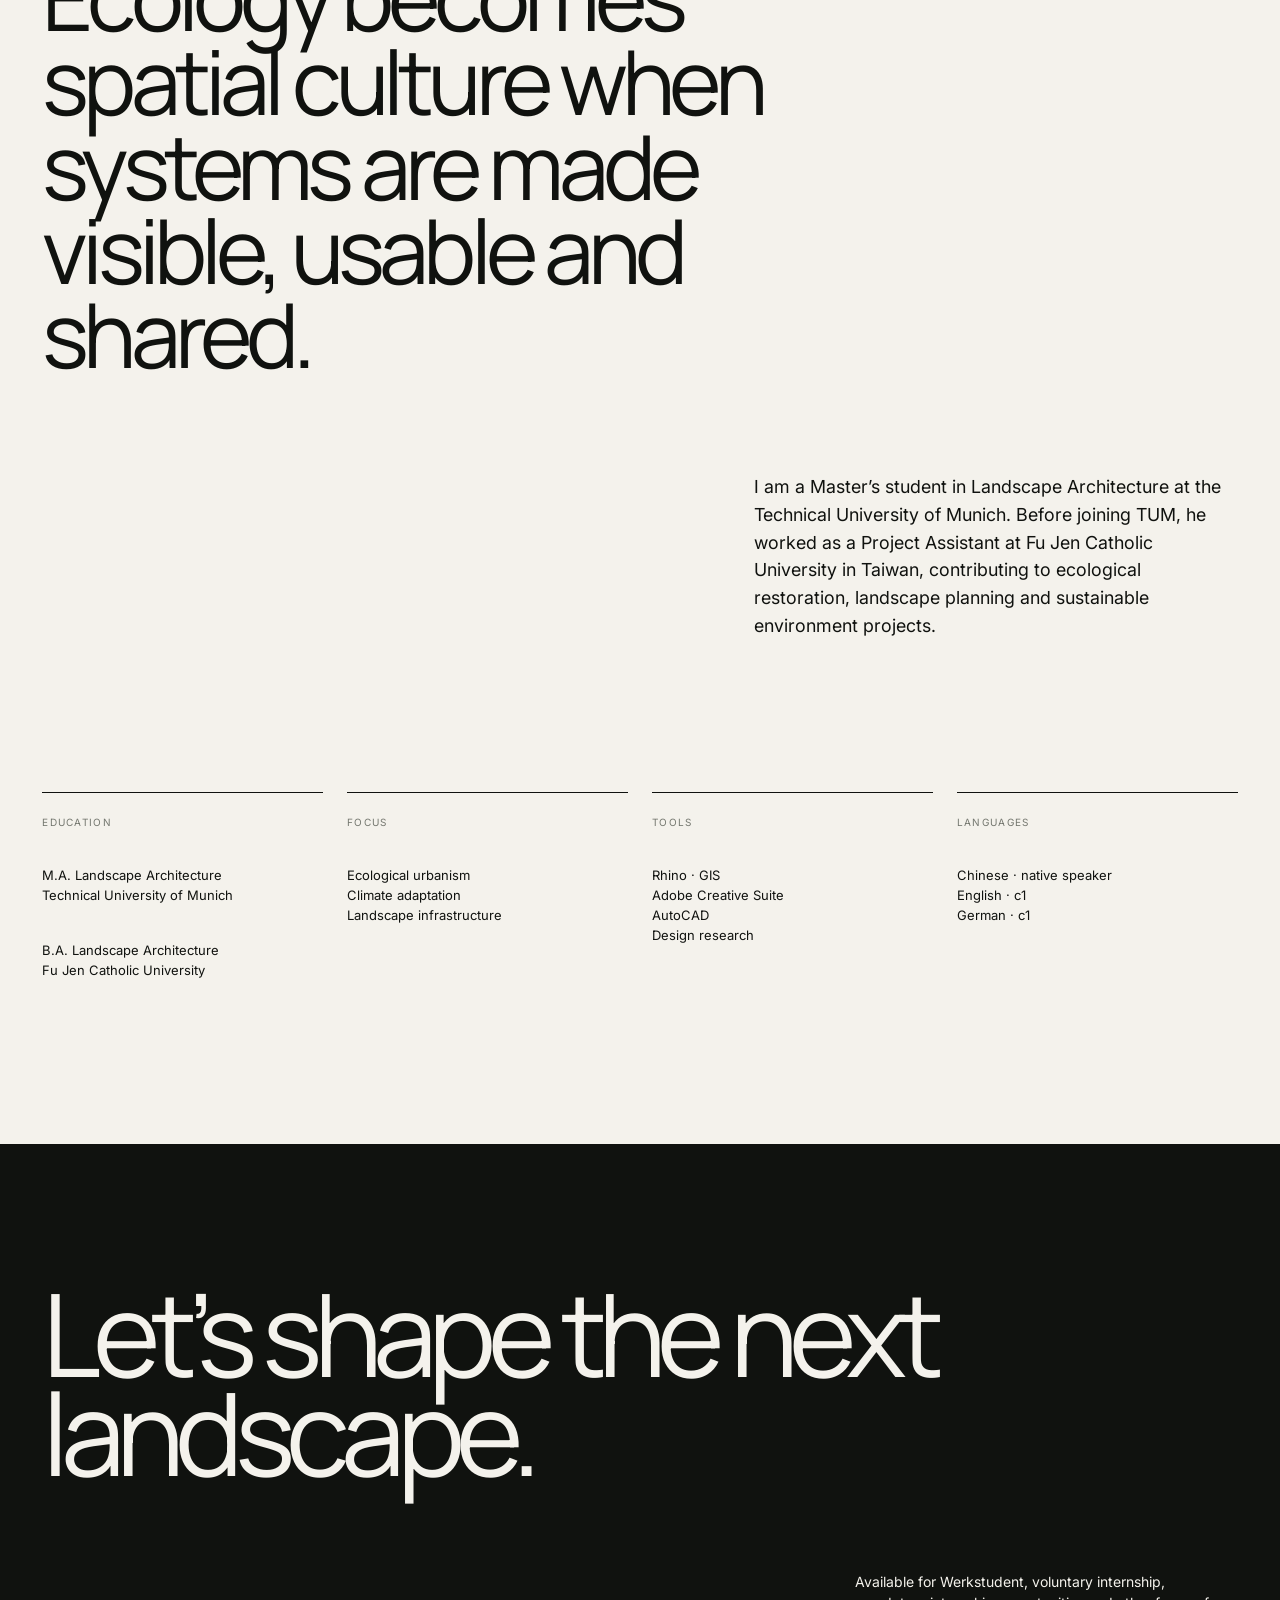
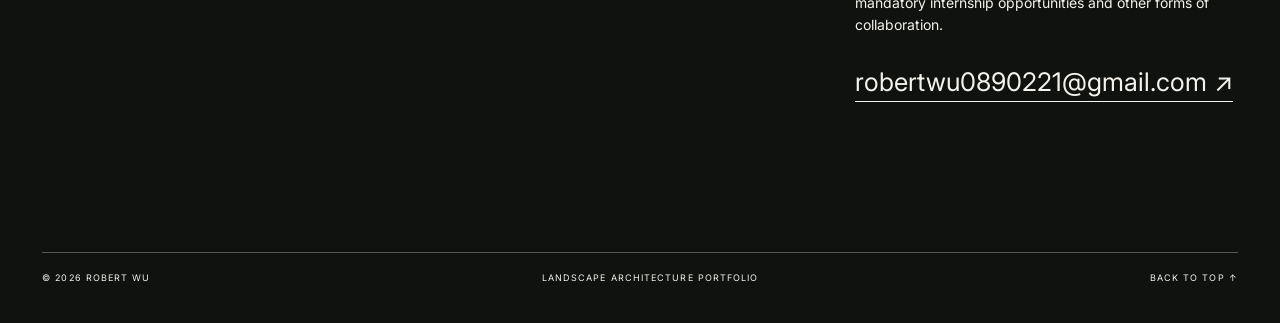
==== commit cbb50690: "Update index.html" ====
--- a/index.html
+++ b/index.html
@@ -19,6 +19,15 @@
     Robert Wu — Landscape Architecture
   </title>
 
+  <link
+
+    rel="icon"
+
+    type="image/png"
+
+    href="assets/fiction/websiteicon.png"
+
+  >
   <link
     rel="stylesheet"
     href="style.css"
@@ -280,7 +289,7 @@
             </h3>
 
             <p>
-              Productive landscape · Openspace planning
+              Productive landscape · Openspace planning · Münsterland
             </p>
 
             <p class="year">
@@ -432,11 +441,11 @@
           </h3>
 
           <p>
-            Chinese
-            <br>
-            English
-            <br>
-            German
+            Chinese · native speaker
+            <br>
+            English · c1
+            <br>
+            German · c1
           </p>
 
         </article>
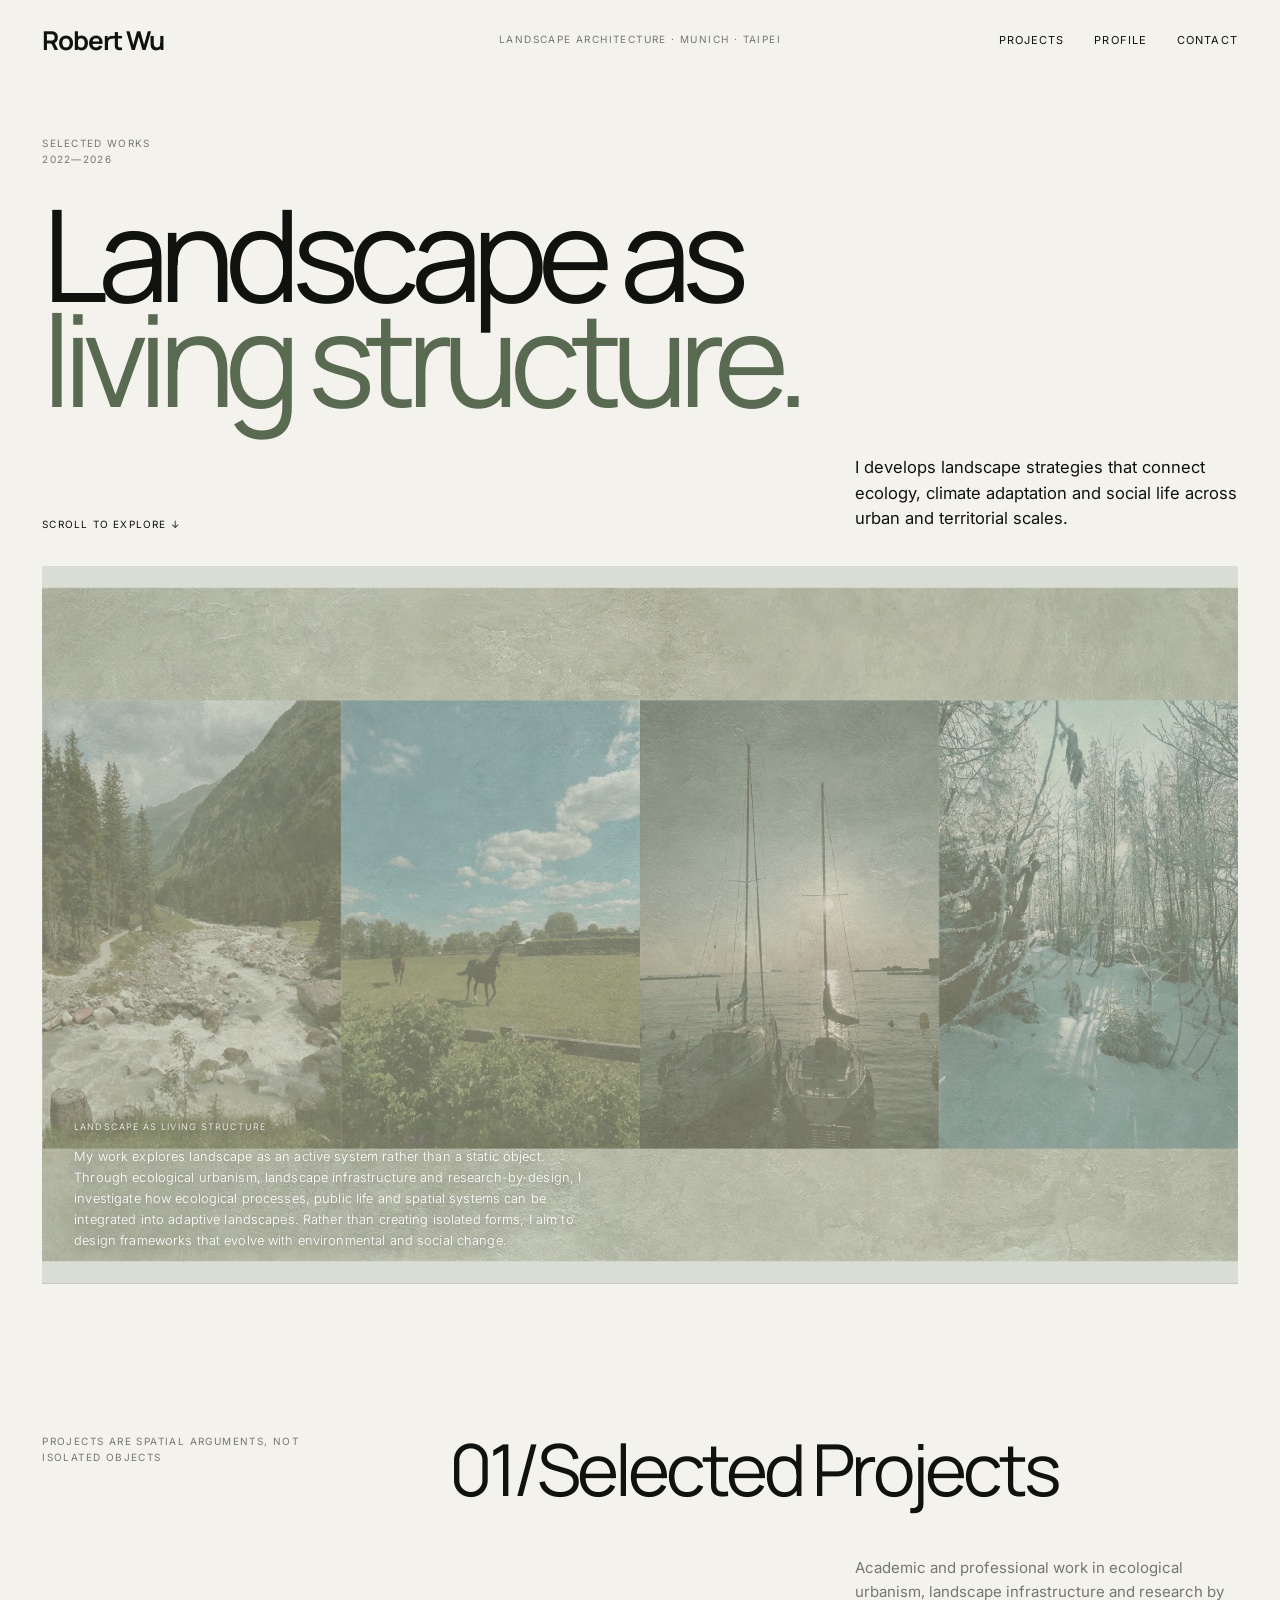
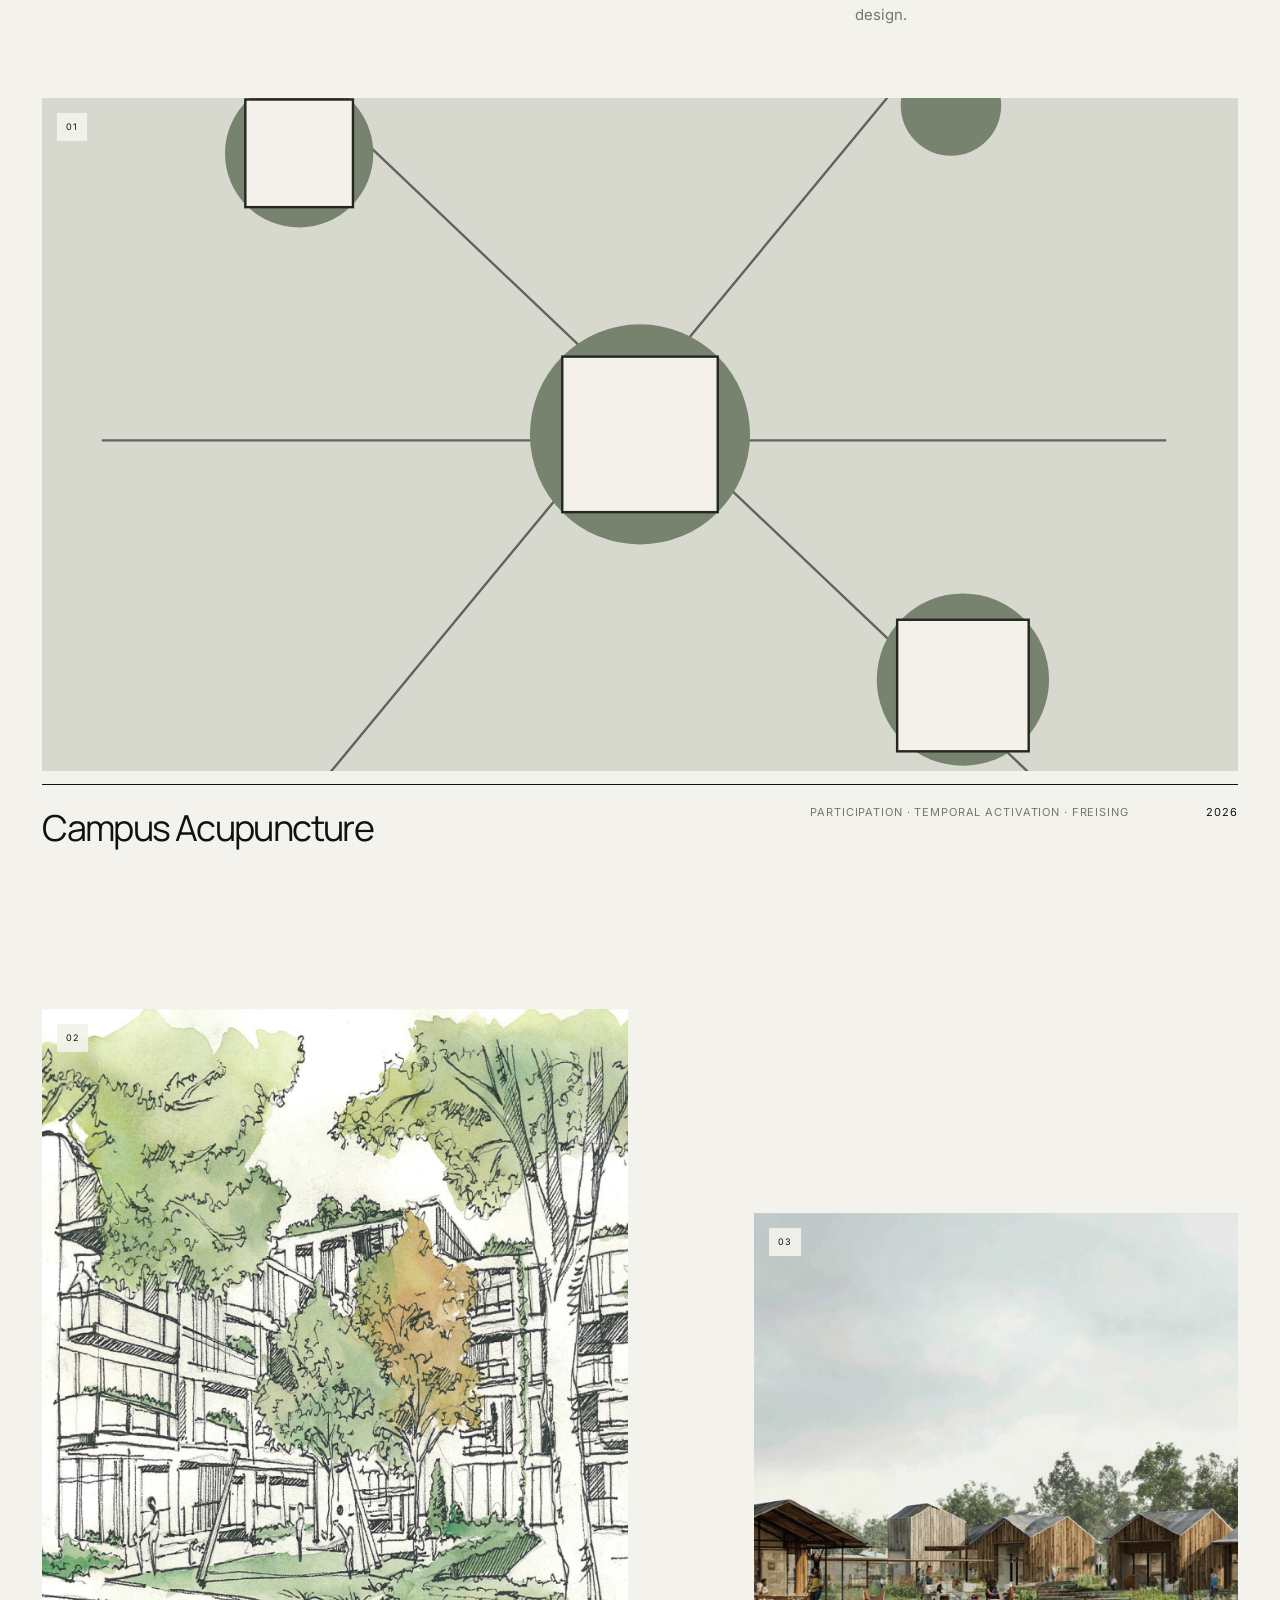
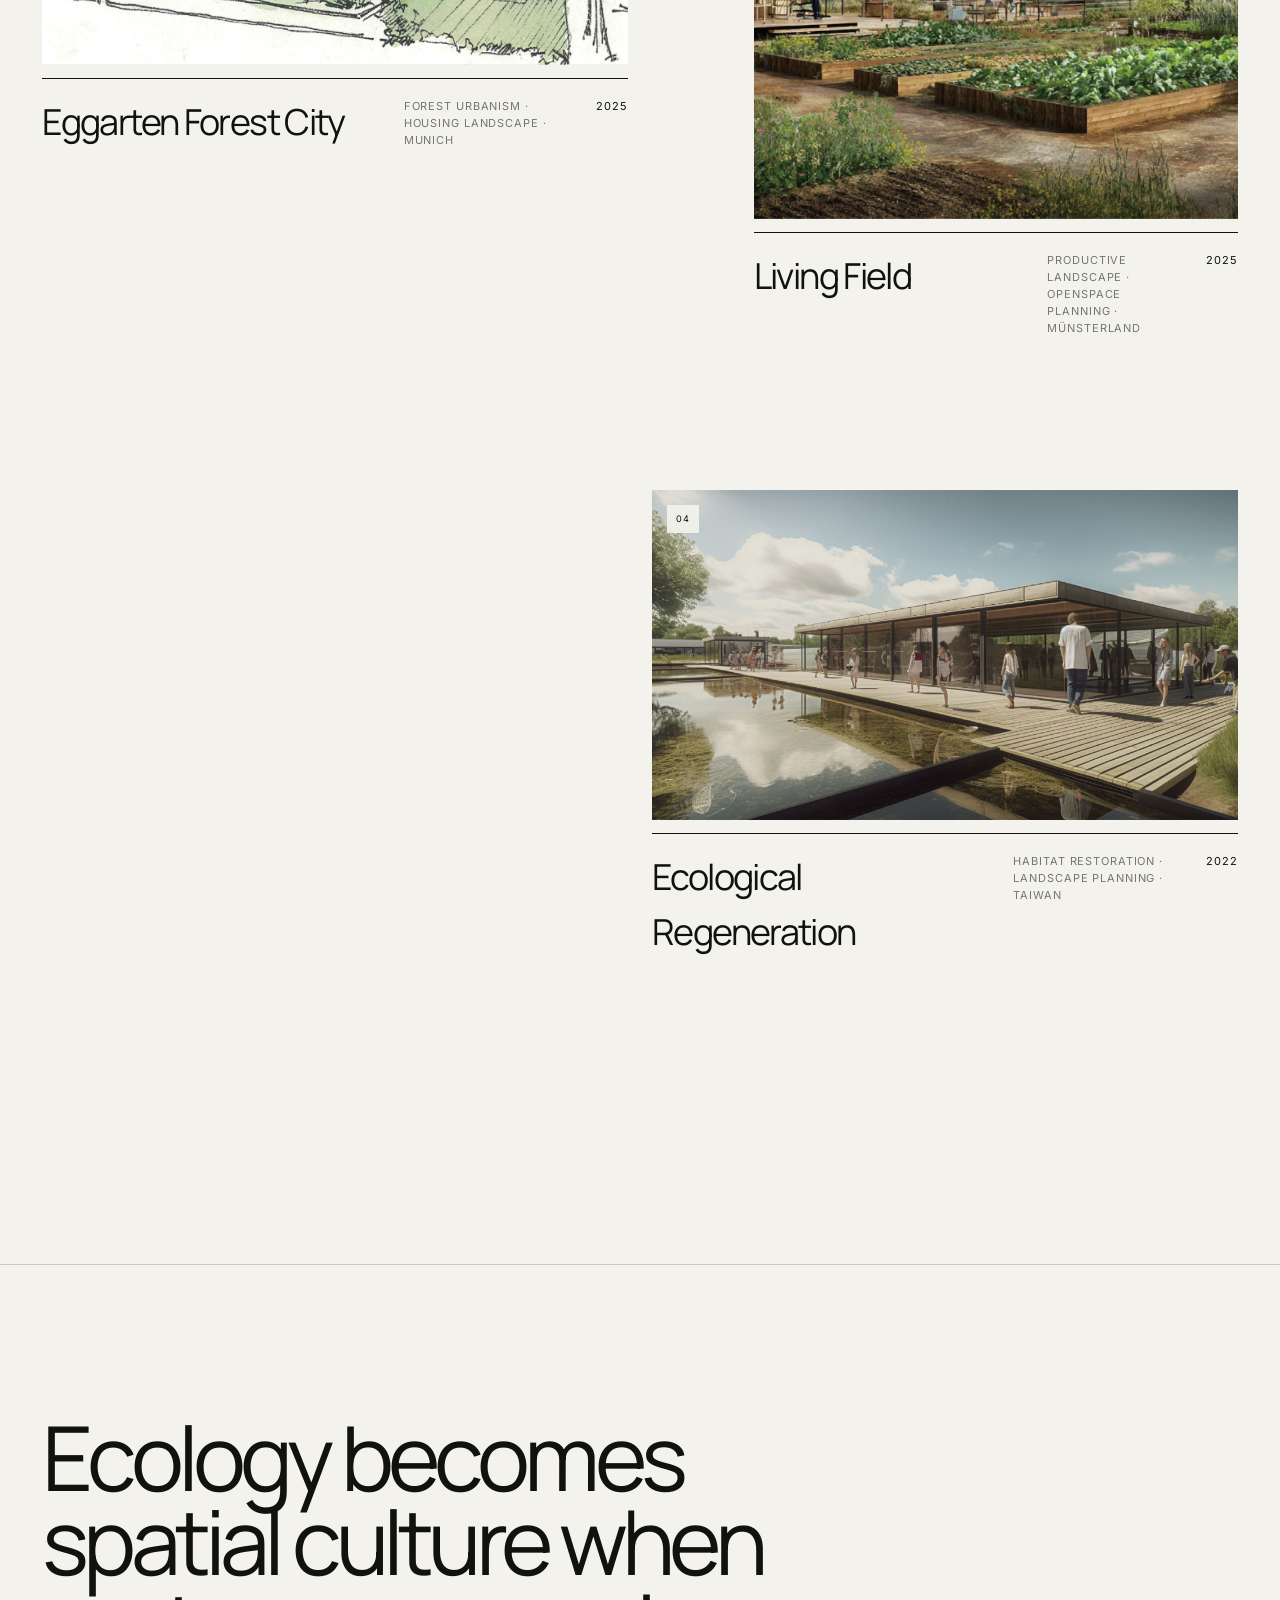
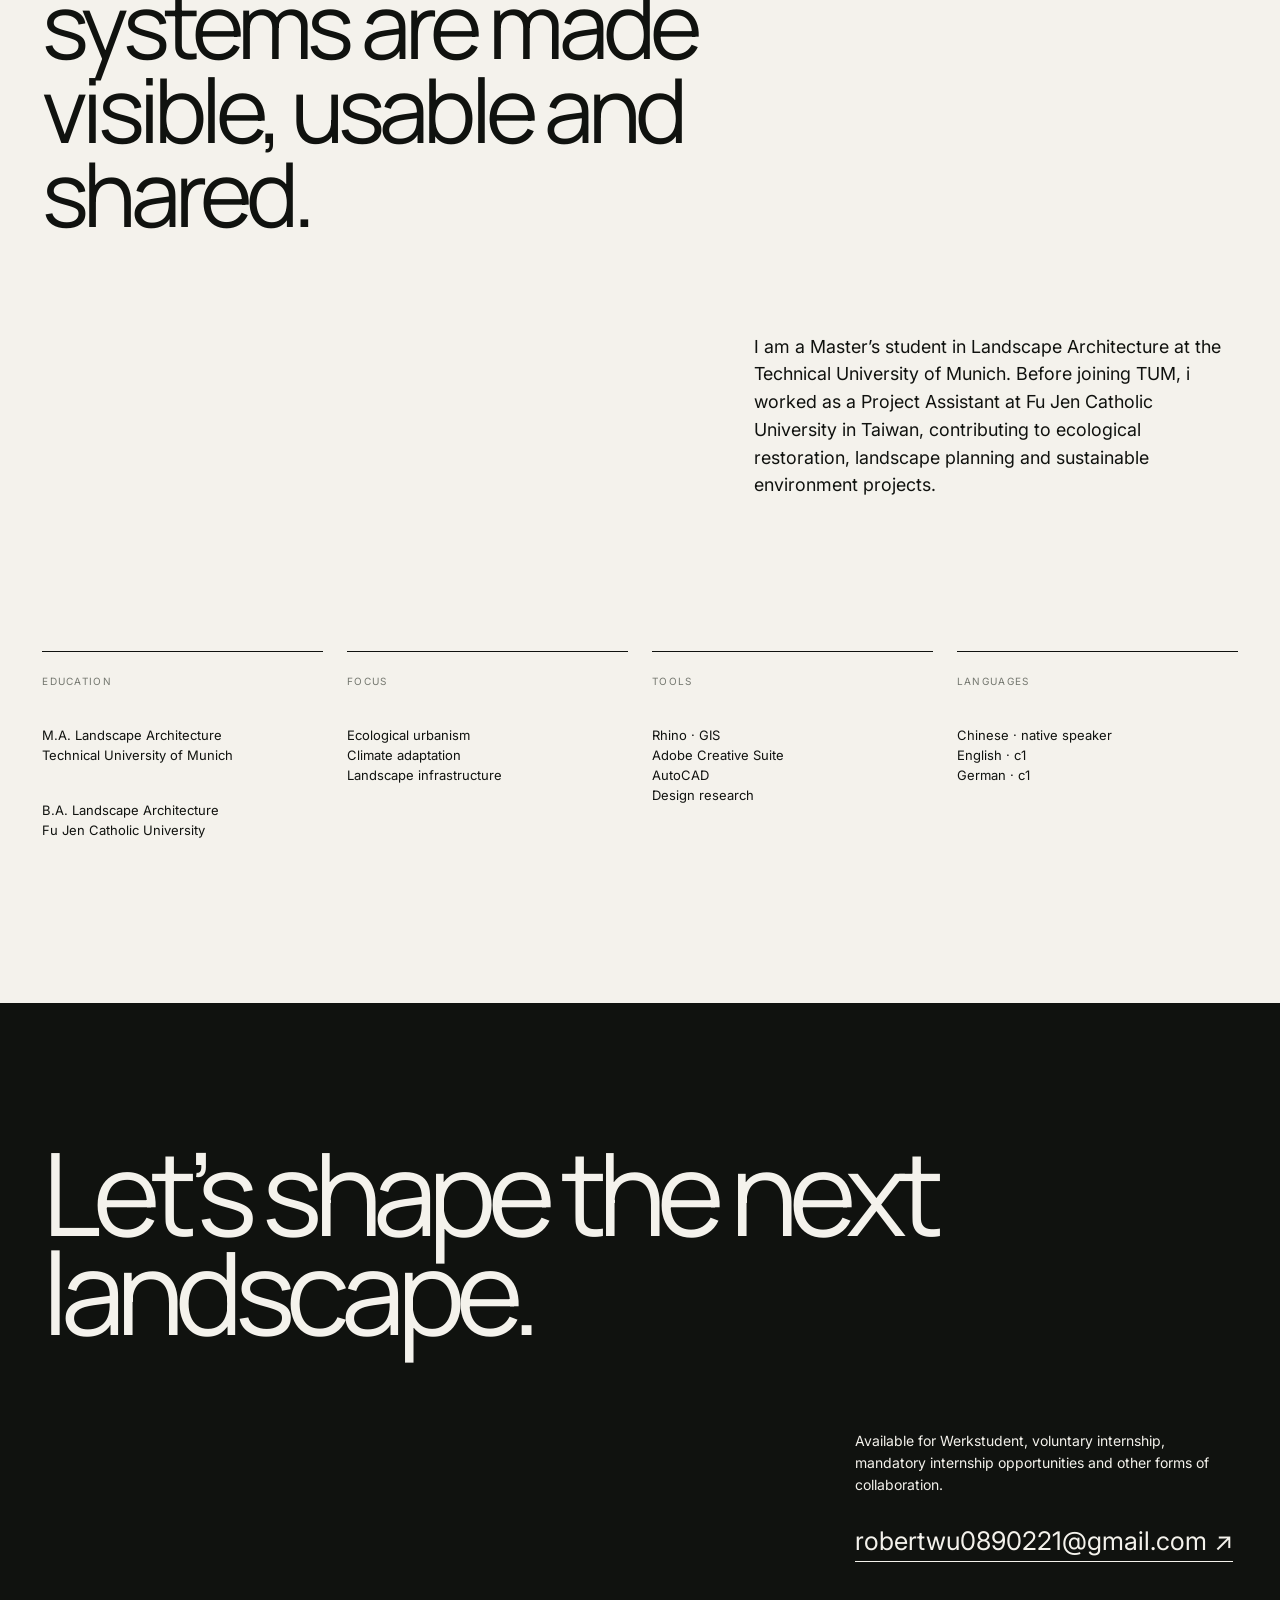
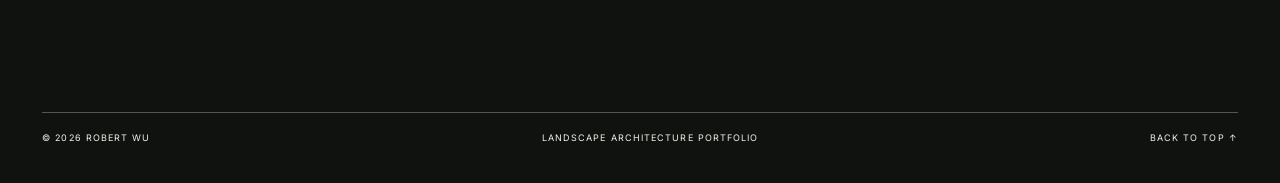
==== commit ae89a9c4: "Update index.html" ====
--- a/index.html
+++ b/index.html
@@ -25,7 +25,9 @@
 
     type="image/png"
 
-    href="assets/fiction/websiteicon.png"
+    sizes="512x512"
+
+    href="assets/fiction/new.png"
 
   >
   <link
@@ -111,9 +113,8 @@
 </div>
 
 
-      <a
+      <div
         class="hero-media reveal"
-        href="project-acupuncture.html"
       >
 
         <img
@@ -139,7 +140,7 @@
         </p>
 
       </div>
-      </a>
+      </div>
 
     </section>
 
@@ -152,12 +153,11 @@
       <header class="section-head reveal">
 
         <span class="kicker">
-          01 / Selected Projects
+        Projects are spatial arguments, not isolated objects
         </span>
 
         <h2>
-          Projects are spatial arguments,
-          not isolated objects.
+          01/Selected Projects
         </h2>
 
         <p>
@@ -367,7 +367,7 @@
         <p>
           I am a Master’s student in Landscape Architecture
           at the Technical University of Munich.
-          Before joining TUM, he worked as a Project Assistant
+          Before joining TUM, i worked as a Project Assistant
           at Fu Jen Catholic University in Taiwan,
           contributing to ecological restoration,
           landscape planning and sustainable environment projects.
